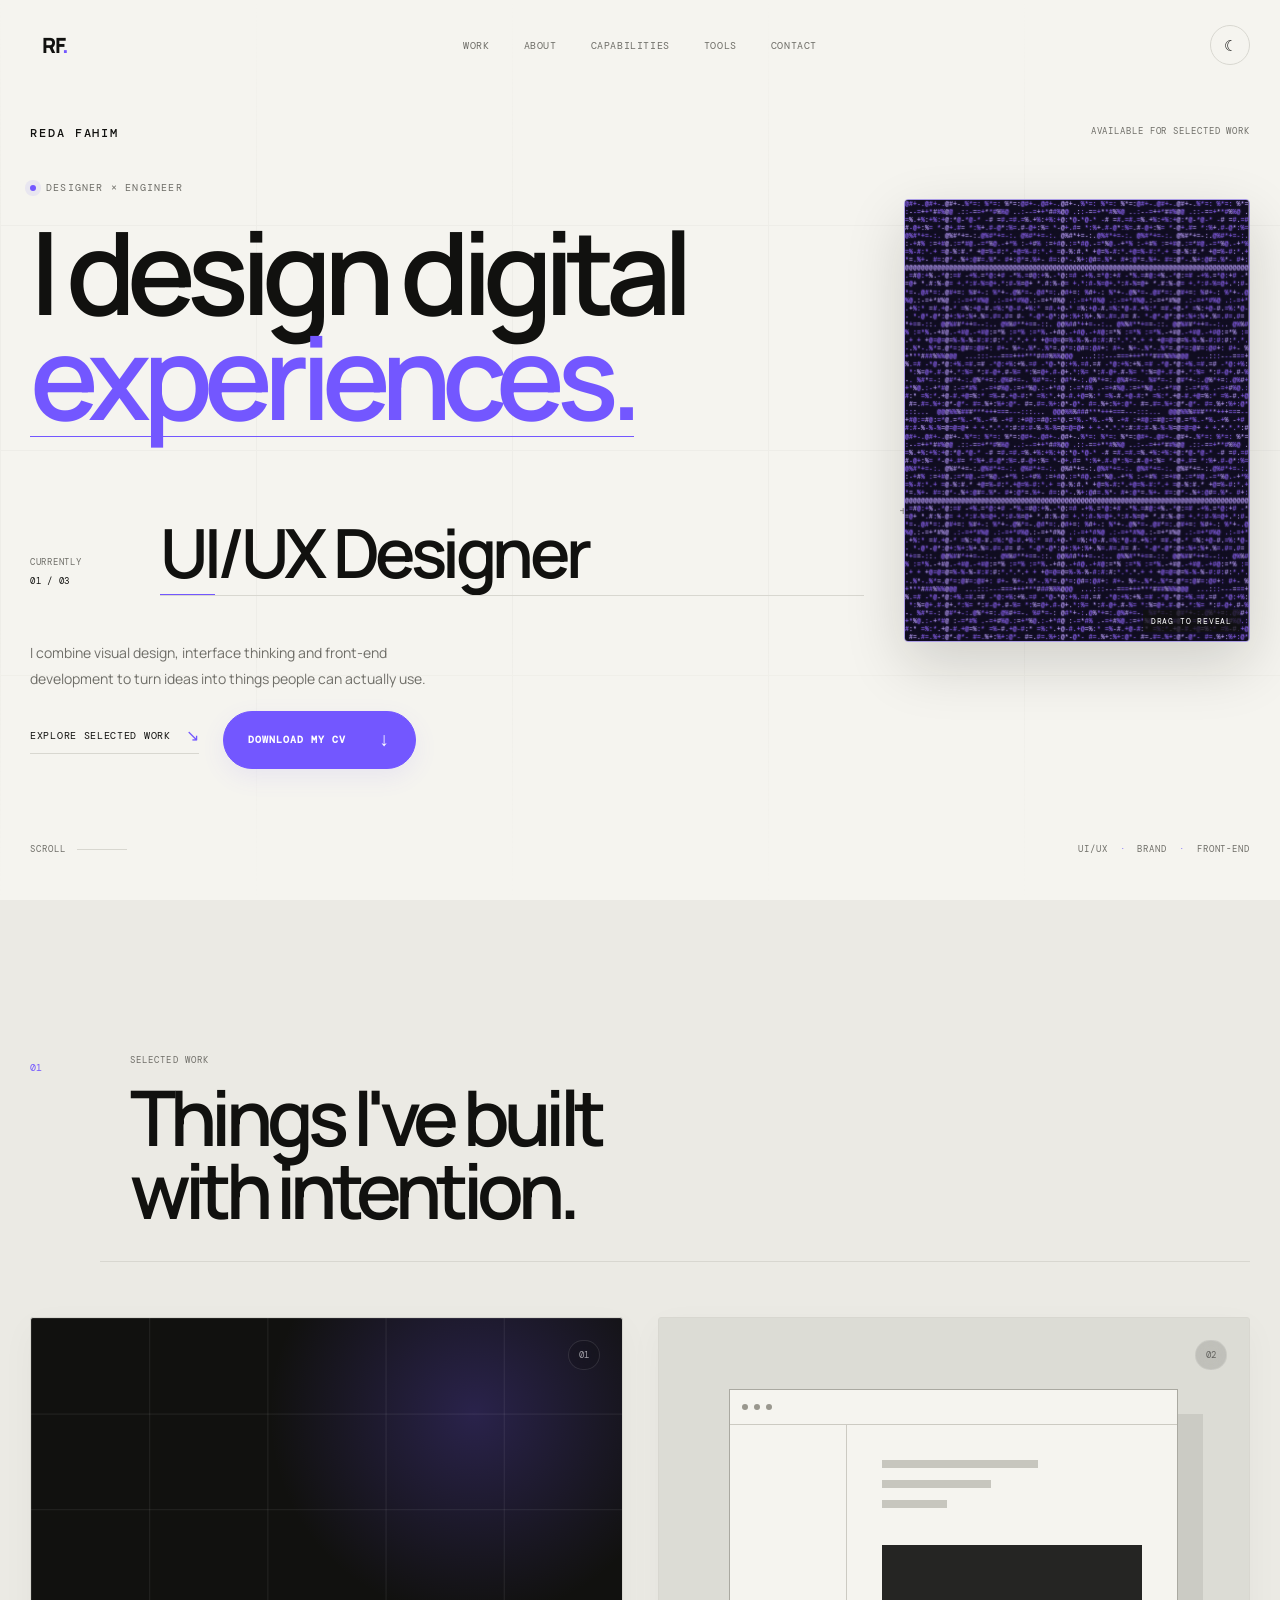
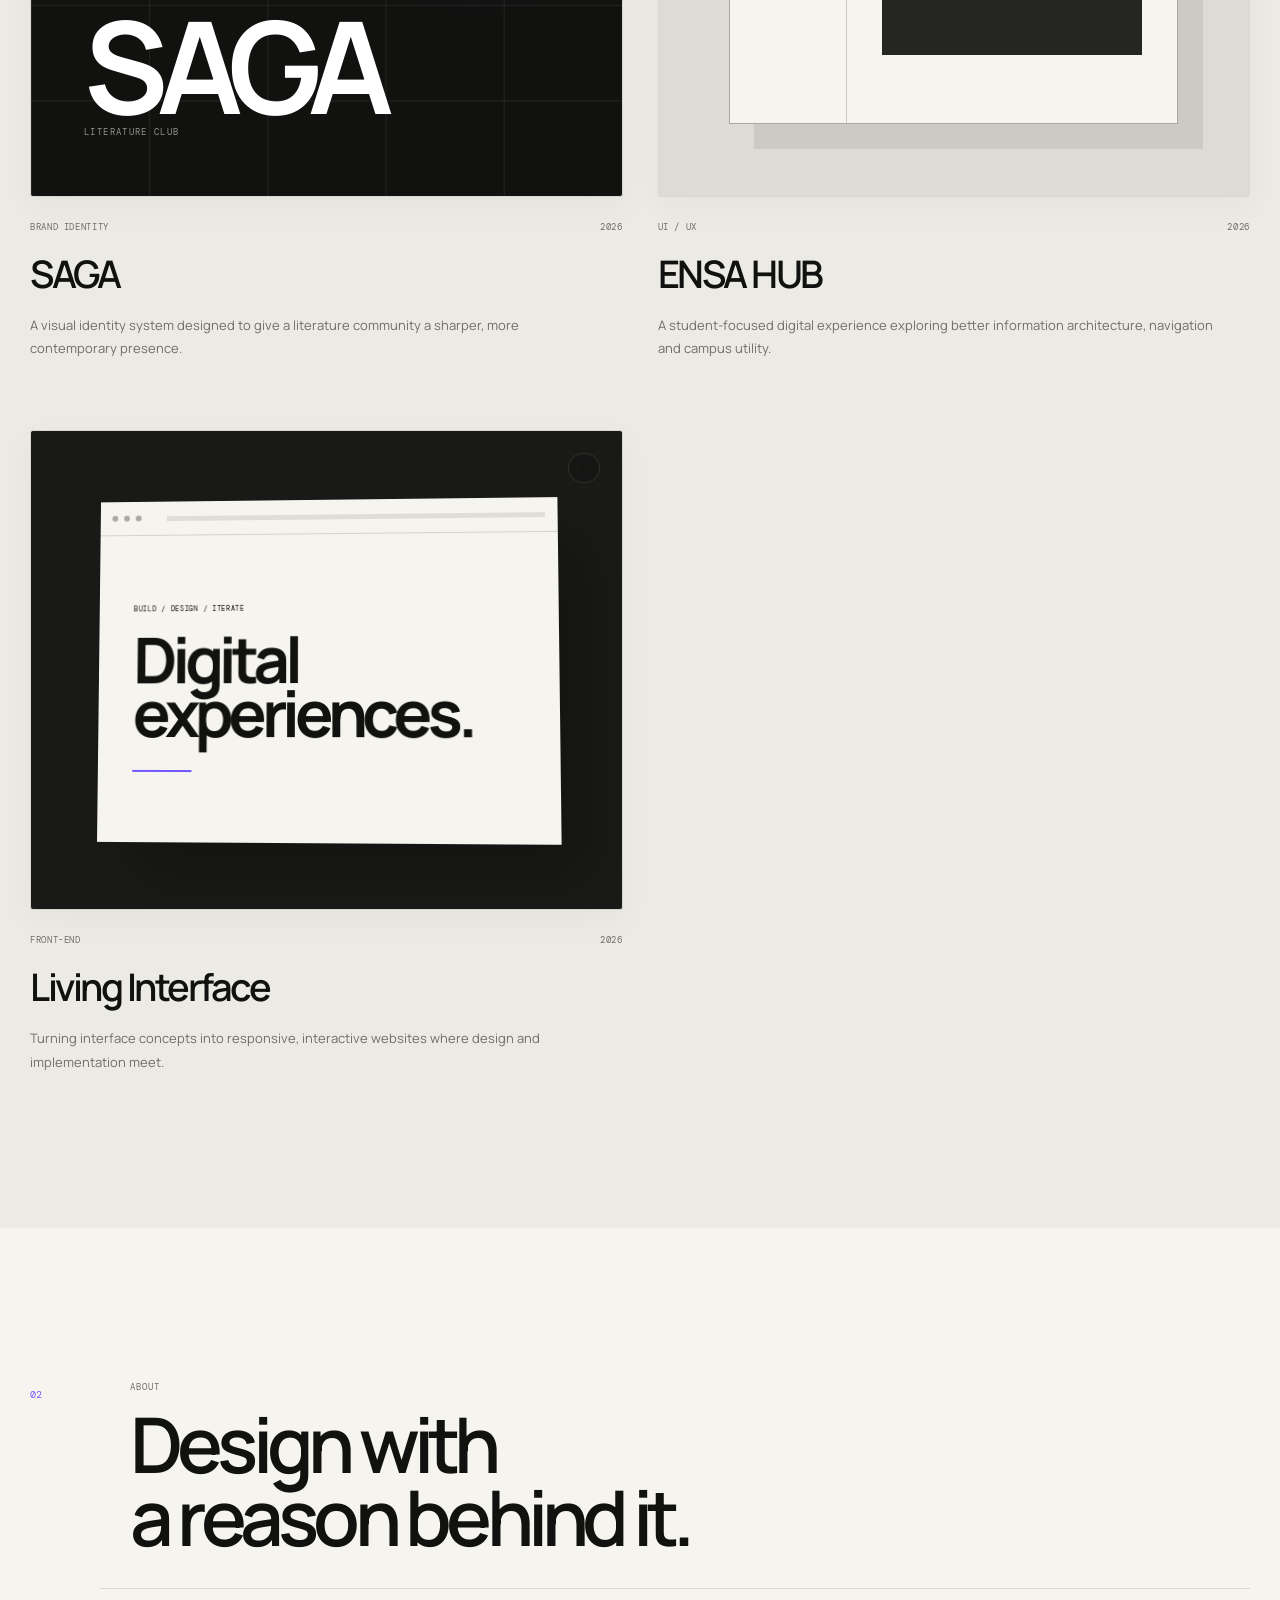
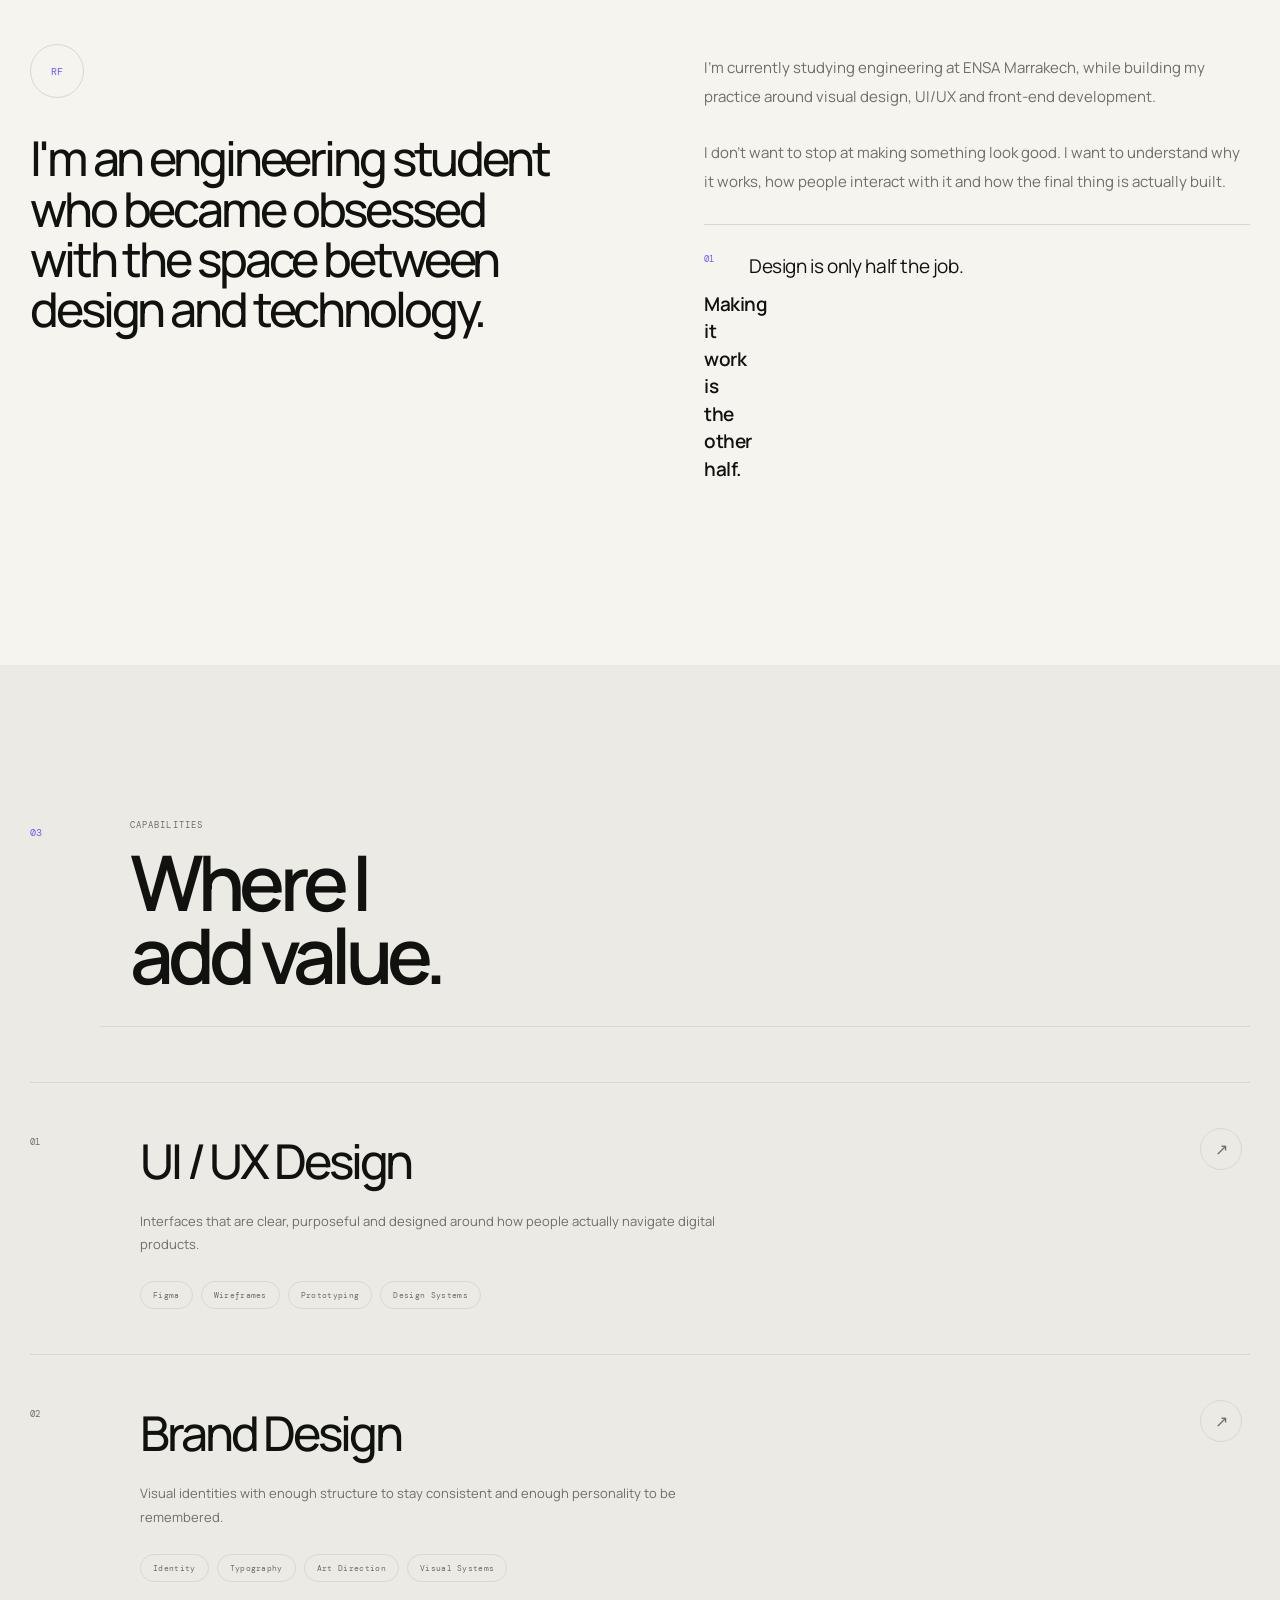
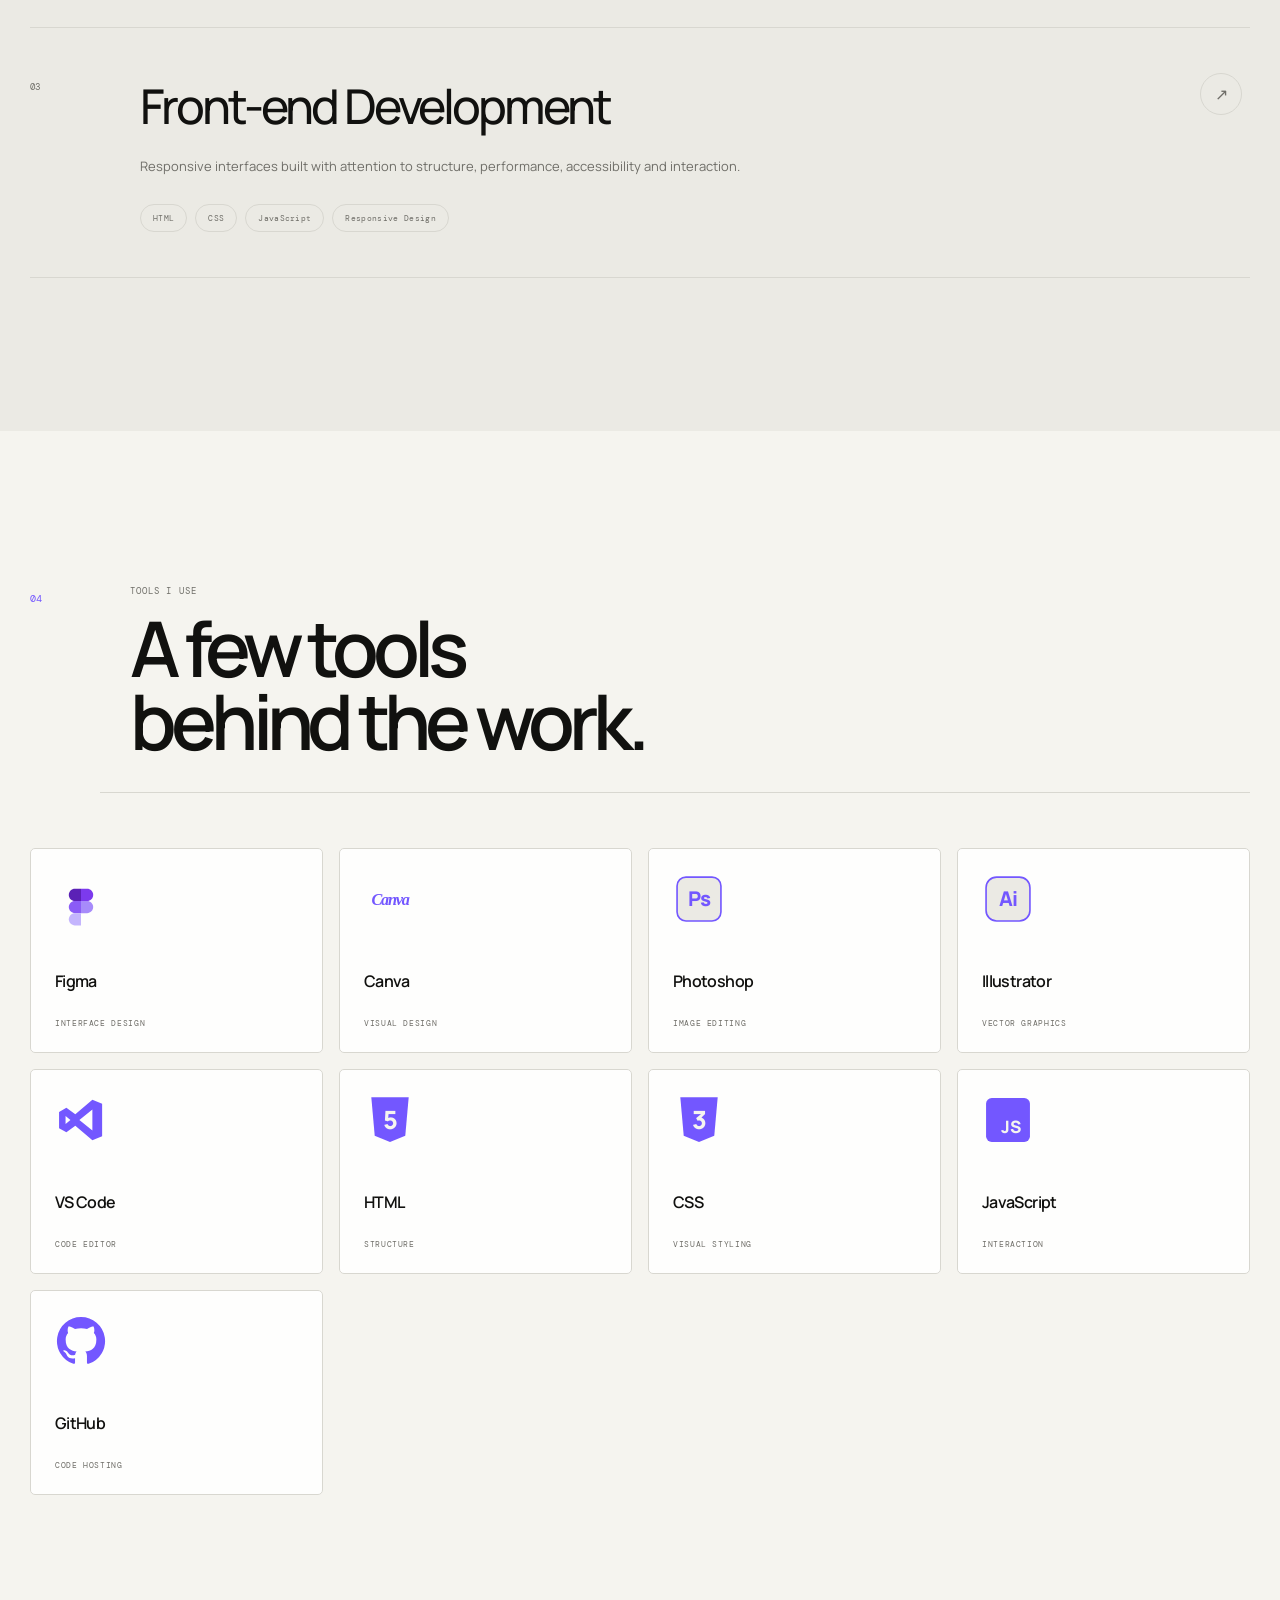
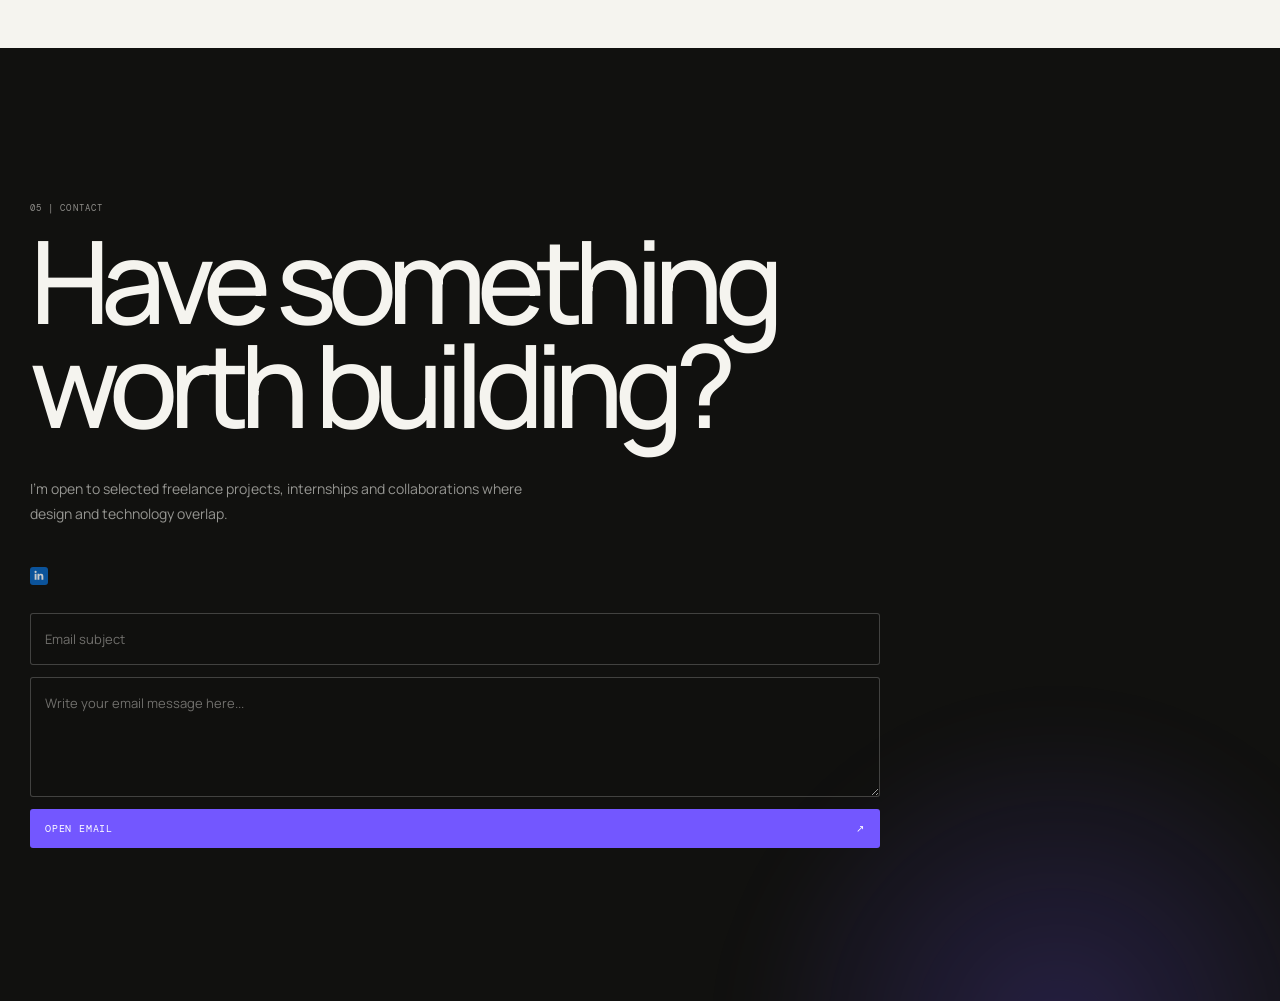
==== index.html @ dca62fc4 "Add files via upload" ====
<!DOCTYPE html>
<html lang="en">
<head>
  <meta charset="UTF-8" />
  <meta
    name="viewport"
    content="width=device-width, initial-scale=1.0"
  />

  <meta
    name="description"
    content="Reda Fahim | UI/UX Designer, Brand Designer and Front-End Web Developer. Portfolio of digital products, identities and web experiences."
  />

  <meta name="theme-color" content="#f5f4ef" />
  <meta property="og:type" content="website" />
  <meta property="og:title" content="Reda Fahim | Designer & Developer" />
  <meta
    property="og:description"
    content="UI/UX Designer, Brand Designer and Front-End Web Developer creating thoughtful digital experiences."
  />
  <meta name="twitter:card" content="summary" />
  <meta name="twitter:title" content="Reda Fahim | Designer & Developer" />
  <meta
    name="twitter:description"
    content="UI/UX Designer, Brand Designer and Front-End Web Developer creating thoughtful digital experiences."
  />

  <title>Reda Fahim | Designer & Developer</title>
  <link rel="icon" type="image/svg+xml" href="./favicon.svg" />

  <link rel="preconnect" href="https://fonts.googleapis.com" />
  <link rel="preconnect" href="https://fonts.gstatic.com" crossorigin />

  <link
    href="https://fonts.googleapis.com/css2?family=DM+Mono:wght@400;500&family=Manrope:wght@400;500;600;700;800&display=swap"
    rel="stylesheet"
  />

  <link rel="stylesheet" href="./style.css" />

  <noscript>
    <style>
      .loader { display: none; }
      body.is-loading { overflow: auto; }
      .reveal-hero { animation-play-state: running; }
      .reveal { opacity: 1; transform: none; filter: none; }
    </style>
  </noscript>
</head>

<body class="is-loading">

  <script>
    /* Apply saved theme before first paint to avoid a flash */
    try {
      var savedTheme = localStorage.getItem("reda-portfolio-theme");
      if (savedTheme === "dark" || (savedTheme !== "light" && matchMedia("(prefers-color-scheme: dark)").matches)) {
        document.body.classList.add("dark-mode");
      }
    } catch (error) {}
  </script>

  <!-- =========================
       LOADER
  ========================== -->

  <div class="loader" id="loader" role="status" aria-label="Loading">
    <div class="loader__inner">
      <span class="loader__mark" aria-hidden="true">RF<span>.</span></span>
      <div class="loader__bar" aria-hidden="true"><span></span></div>
      <div class="loader__meta" aria-hidden="true">
        <span>Designer × Engineer</span>
        <span><span id="loader-count">000</span>%</span>
      </div>
    </div>
  </div>

  <!-- =========================
       SCROLL PROGRESS
  ========================== -->

  <div class="scroll-progress" aria-hidden="true">
    <span></span>
  </div>

  <div class="custom-cursor" aria-hidden="true">
    <span class="custom-cursor__mark">RF</span>
  </div>

  <!-- =========================
       NAVIGATION
  ========================== -->

  <header class="site-header">
    <nav class="nav" aria-label="Main navigation">

      <a href="#home" class="nav__logo" aria-label="Reda Fahim home">
        RF<span>.</span>
      </a>

      <div class="nav__links">
        <a href="#work" data-nav="work">Work</a>
        <a href="#about" data-nav="about">About</a>
        <a href="#capabilities" data-nav="capabilities">Capabilities</a>
        <a href="#tools" data-nav="tools">Tools</a>
        <a href="#contact" data-nav="contact">Contact</a>
      </div>

      <div class="nav__actions">

        <button
          class="theme-toggle"
          type="button"
          aria-label="Switch theme"
          aria-pressed="false"
        >
          <span class="theme-toggle__icon">☾</span>
        </button>

        <button
          class="menu-toggle"
          type="button"
          aria-label="Open menu"
          aria-expanded="false"
          aria-controls="mobile-menu"
        >
          <span></span>
          <span></span>
        </button>

      </div>

    </nav>
  </header>

  <!-- =========================
       MOBILE MENU
  ========================== -->

  <div
    class="mobile-menu"
    id="mobile-menu"
    role="dialog"
    aria-modal="true"
    aria-labelledby="mobile-menu-title"
    aria-hidden="true"
  >

    <div class="mobile-menu__top">
      <span id="mobile-menu-title">Navigation</span>

      <button
        class="mobile-menu__close"
        type="button"
        aria-label="Close menu"
      >
        ×
      </button>
    </div>

    <div class="mobile-menu__links">
      <a href="#home">Home <span>01</span></a>
      <a href="#work">Work <span>02</span></a>
      <a href="#about">About <span>03</span></a>
      <a href="#capabilities">Capabilities <span>04</span></a>
      <a href="#tools">Tools <span>05</span></a>
      <a href="#contact">Contact <span>06</span></a>
    </div>

    <div class="mobile-menu__footer">
      <span>Marrakech, Morocco</span>
      <span>2026</span>
    </div>

  </div>

  <main>

    <!-- =========================
         HERO
    ========================== -->

    <section class="hero" id="home">

      <div class="hero__grid" aria-hidden="true"></div>

      <div class="hero__graphic" aria-hidden="true">
        <div class="hero__graphic-orbit hero__graphic-orbit--outer">
          <span></span>
        </div>
        <div class="hero__graphic-orbit hero__graphic-orbit--inner">
          <span></span>
        </div>
        <span class="hero__graphic-core"></span>
        <span class="hero__graphic-cross hero__graphic-cross--top">+</span>
        <span class="hero__graphic-cross hero__graphic-cross--bottom">+</span>
        <div class="hero__graphic-caption">
          <span>DESIGN / SYSTEMS</span>
        </div>
      </div>

      <div class="hero__topline reveal-hero">
        <span>REDA FAHIM</span>
        <span>Available for selected work</span>
      </div>

      <div class="hero__content">

        <figure class="hero__portrait reveal-hero" aria-label="Portrait with an interactive code effect">
          <img
            class="hero__portrait-image"
            src="https://i.ibb.co/3Y8XSMrH/div-class-keydiv.png"
            alt="div class keydiv"
            draggable="false"
            decoding="async"
            fetchpriority="high"
          />
          <canvas class="hero__portrait-effect" aria-hidden="true"></canvas>
          <figcaption>DRAG TO REVEAL</figcaption>
        </figure>

        <div class="hero__eyebrow reveal-hero">
          <span class="status-dot"></span>
          Designer × Engineer
        </div>

        <h1 class="hero__title reveal-hero">
          I design digital
          <span class="hero__title-accent">experiences.</span>
        </h1>

        <!-- ROTATING ROLE -->
        <div class="hero__role reveal-hero">

          <div class="hero__role-meta">
            <span class="hero__role-label">Currently</span>
            <span class="hero__role-index">
              <span id="role-index">01</span> / 03
            </span>
          </div>

          <div
            class="role-window"
            aria-live="polite"
            aria-atomic="true"
          >
            <span id="role">UI/UX Designer</span>
          </div>

        </div>

        <div class="hero__bottom reveal-hero">

          <div class="hero__intro-actions">
            <p>
              I combine visual design, interface thinking and front-end
              development to turn ideas into things people can actually use.
            </p>

            <div class="hero__cta-row">
              <a href="#work" class="text-link">
                <span>Explore selected work</span>
                <span class="text-link__arrow">↘</span>
              </a>

              <a
                href="./CV_Reda_Fahim-1.pdf"
                class="cv-button"
                download="Reda-Fahim-CV.pdf"
              >
                <span>Download my CV</span>
                <span aria-hidden="true">↓</span>
              </a>
            </div>
          </div>

        </div>

      </div>

      <div class="hero__meta reveal-hero">
        <span>UI/UX</span>
        <span>Brand</span>
        <span>Front-end</span>
      </div>

      <div class="hero__scroll">
        <span>Scroll</span>
        <span class="hero__scroll-line"></span>
      </div>

    </section>


    <!-- =========================
         SELECTED WORK
    ========================== -->

    <section class="section work-section" id="work">

      <div class="section-inner">

        <div class="section-heading reveal">
          <div class="section-heading__number">01</div>

          <div>
            <p class="section-label">Selected work</p>
            <h2>Things I've built<br />with intention.</h2>
          </div>

          <span class="section-heading__line"></span>
        </div>


        <div class="projects">

          <!-- PROJECT 01 -->

          <article class="project reveal">

            <div class="project__card">

              <div class="project__visual project__visual--saga">
                <div class="project__visual-grid"></div>

                <div class="saga-mark">
                  <span>SAGA</span>
                  <small>LITERATURE CLUB</small>
                </div>

                <span class="project__visual-number">01</span>
              </div>

              <div class="project__content">

                <div class="project__meta">
                  <span>Brand Identity</span>
                  <span>2026</span>
                </div>

                <div class="project__title-row">
                  <h3>SAGA</h3>

                </div>

                <p>
                  A visual identity system designed to give a literature
                  community a sharper, more contemporary presence.
                </p>

              </div>

            </div>

          </article>


          <!-- PROJECT 02 -->

          <article class="project reveal">

            <div class="project__card">

              <div class="project__visual project__visual--hub">

                <div class="hub-window">
                  <div class="hub-window__top">
                    <span></span>
                    <span></span>
                    <span></span>
                  </div>

                  <div class="hub-window__body">
                    <div class="hub-sidebar"></div>

                    <div class="hub-content">
                      <span></span>
                      <span></span>
                      <span></span>
                      <div></div>
                    </div>
                  </div>
                </div>

                <span class="project__visual-number">02</span>

              </div>

              <div class="project__content">

                <div class="project__meta">
                  <span>UI / UX</span>
                  <span>2026</span>
                </div>

                <div class="project__title-row">
                  <h3>ENSA HUB</h3>

                </div>

                <p>
                  A student-focused digital experience exploring better
                  information architecture, navigation and campus utility.
                </p>

              </div>

            </div>

          </article>


          <!-- PROJECT 03 -->

          <article class="project reveal">

            <div class="project__card">

              <div class="project__visual project__visual--web">

                <div class="web-browser">

                  <div class="web-browser__bar">
                    <span></span>
                    <span></span>
                    <span></span>

                    <div></div>
                  </div>

                  <div class="web-browser__hero">
                    <small>BUILD / DESIGN / ITERATE</small>
                    <strong>Digital<br />experiences.</strong>

                    <span></span>
                  </div>

                </div>

                <span class="project__visual-number">03</span>

              </div>

              <div class="project__content">

                <div class="project__meta">
                  <span>Front-end</span>
                  <span>2026</span>
                </div>

                <div class="project__title-row">
                  <h3>Living Interface</h3>

                </div>

                <p>
                  Turning interface concepts into responsive, interactive
                  websites where design and implementation meet.
                </p>

              </div>

            </div>

          </article>

        </div>

      </div>

    </section>


    <!-- =========================
         ABOUT
    ========================== -->

    <section class="section about-section" id="about">

      <div class="section-inner">

        <div class="section-heading reveal">

          <div class="section-heading__number">02</div>

          <div>
            <p class="section-label">About</p>
            <h2>Design with<br />a reason behind it.</h2>
          </div>

          <span class="section-heading__line"></span>

        </div>


        <div class="about-grid">

          <div class="about-intro reveal">

            <span class="about-intro__mark">RF</span>

            <h3>
              I'm an engineering student who became obsessed with the space
              between design and technology.
            </h3>

          </div>


          <div class="about-copy reveal">

            <p>
              I'm currently studying engineering at ENSA Marrakech, while
              building my practice around visual design, UI/UX and front-end
              development.
            </p>

            <p>
              I don't want to stop at making something look good. I want to
              understand why it works, how people interact with it and how
              the final thing is actually built.
            </p>

            <p class="about-highlight">
              <span>01</span>
              Design is only half the job.
              <strong>Making it work is the other half.</strong>
            </p>

          </div>

        </div>

      </div>

    </section>


    <!-- =========================
         CAPABILITIES
    ========================== -->

    <section class="section capabilities-section" id="capabilities">

      <div class="section-inner">

        <div class="section-heading reveal">

          <div class="section-heading__number">03</div>

          <div>
            <p class="section-label">Capabilities</p>
            <h2>Where I<br />add value.</h2>
          </div>

          <span class="section-heading__line"></span>

        </div>


        <div class="capabilities">

          <article class="capability reveal">

            <div class="capability__number">01</div>

            <div class="capability__main">
              <h3>UI / UX Design</h3>

              <p>
                Interfaces that are clear, purposeful and designed around
                how people actually navigate digital products.
              </p>

              <div class="capability__tags">
                <span>Figma</span>
                <span>Wireframes</span>
                <span>Prototyping</span>
                <span>Design Systems</span>
              </div>
            </div>

            <span class="capability__arrow">↗</span>

          </article>


          <article class="capability reveal">

            <div class="capability__number">02</div>

            <div class="capability__main">
              <h3>Brand Design</h3>

              <p>
                Visual identities with enough structure to stay consistent
                and enough personality to be remembered.
              </p>

              <div class="capability__tags">
                <span>Identity</span>
                <span>Typography</span>
                <span>Art Direction</span>
                <span>Visual Systems</span>
              </div>
            </div>

            <span class="capability__arrow">↗</span>

          </article>


          <article class="capability reveal">

            <div class="capability__number">03</div>

            <div class="capability__main">
              <h3>Front-end Development</h3>

              <p>
                Responsive interfaces built with attention to structure,
                performance, accessibility and interaction.
              </p>

              <div class="capability__tags">
                <span>HTML</span>
                <span>CSS</span>
                <span>JavaScript</span>
                <span>Responsive Design</span>
              </div>
            </div>

            <span class="capability__arrow">↗</span>

          </article>

        </div>

      </div>

    </section>


    <!-- =========================
         TOOLS
    ========================== -->

    <section class="section tools-section" id="tools">

      <div class="section-inner">

        <div class="section-heading reveal">
          <div class="section-heading__number">04</div>

          <div>
            <p class="section-label">Tools I use</p>
            <h2>A few tools<br />behind the work.</h2>
          </div>

          <span class="section-heading__line"></span>
        </div>

        <div class="tools-grid">

          <article class="tool-card reveal" data-magnetic>
            <div class="tool-card__surface">
              <span class="tool-card__icon tool-card__icon--figma" aria-hidden="true">
                <svg viewBox="3 -4 58 72" focusable="false">
                  <path fill="#5B21B6" d="M22 5c-5.523 0-10 4.477-10 10s4.477 10 10 10h10V5H22Z" />
                  <path fill="#7C3AED" d="M32 5v20h10c5.523 0 10-4.477 10-10S47.523 5 42 5H32Z" />
                  <path fill="#8B5CF6" d="M12 35c0 5.523 4.477 10 10 10h10V25H22c-5.523 0-10 4.477-10 10Z" />
                  <path fill="#A78BFA" d="M32 25v20h10c5.523 0 10-4.477 10-10s-4.477-10-10-10H32Z" />
                  <path fill="#C4B5FD" d="M22 45c-5.523 0-10 4.477-10 10s4.477 10 10 10h10V45H22Z" />
                </svg>
              </span>
              <span class="tool-card__name">Figma</span>
              <span class="tool-card__type">Interface design</span>
            </div>
          </article>

          <article class="tool-card reveal" data-magnetic>
            <div class="tool-card__surface">
              <span class="tool-card__icon tool-card__icon--canva" aria-hidden="true">
                <svg viewBox="0 0 64 64" focusable="false">
                  <text class="tool-logo-canva" x="32" y="39" text-anchor="middle">Canva</text>
                </svg>
              </span>
              <span class="tool-card__name">Canva</span>
              <span class="tool-card__type">Visual design</span>
            </div>
          </article>

          <article class="tool-card reveal" data-magnetic>
            <div class="tool-card__surface">
              <span class="tool-card__icon tool-card__icon--photoshop" aria-hidden="true">
                <svg viewBox="0 0 64 64" focusable="false">
                  <rect x="5" y="5" width="54" height="54" rx="11" />
                  <text x="32" y="40" text-anchor="middle">Ps</text>
                </svg>
              </span>
              <span class="tool-card__name">Photoshop</span>
              <span class="tool-card__type">Image editing</span>
            </div>
          </article>

          <article class="tool-card reveal" data-magnetic>
            <div class="tool-card__surface">
              <span class="tool-card__icon tool-card__icon--illustrator" aria-hidden="true">
                <svg viewBox="0 0 64 64" focusable="false">
                  <rect x="5" y="5" width="54" height="54" rx="13" />
                  <text x="32" y="40" text-anchor="middle">Ai</text>
                </svg>
              </span>
              <span class="tool-card__name">Illustrator</span>
              <span class="tool-card__type">Vector graphics</span>
            </div>
          </article>

          <article class="tool-card reveal" data-magnetic>
            <div class="tool-card__surface">
              <span class="tool-card__icon tool-card__icon--vscode" aria-hidden="true">
                <svg viewBox="0 0 64 64" focusable="false">
                  <path d="M46 7 25 25 14 17 5 22v20l9 5 11-8 21 18 12-5V12L46 7Zm0 12v26L30 32l16-13ZM13 27l6 5-6 5V27Z" />
                </svg>
              </span>
              <span class="tool-card__name">VS Code</span>
              <span class="tool-card__type">Code editor</span>
            </div>
          </article>

          <article class="tool-card reveal" data-magnetic>
            <div class="tool-card__surface">
              <span class="tool-card__icon tool-card__icon--html" aria-hidden="true">
                <svg viewBox="0 0 64 64" focusable="false">
                  <path d="M9 4h46l-4.2 47.5L32 59 13.2 51.5 9 4Z" />
                  <text x="32" y="43" text-anchor="middle">5</text>
                </svg>
              </span>
              <span class="tool-card__name">HTML</span>
              <span class="tool-card__type">Structure</span>
            </div>
          </article>

          <article class="tool-card reveal" data-magnetic>
            <div class="tool-card__surface">
              <span class="tool-card__icon tool-card__icon--css" aria-hidden="true">
                <svg viewBox="0 0 64 64" focusable="false">
                  <path d="M9 4h46l-4.2 47.5L32 59 13.2 51.5 9 4Z" />
                  <text x="32" y="43" text-anchor="middle">3</text>
                </svg>
              </span>
              <span class="tool-card__name">CSS</span>
              <span class="tool-card__type">Visual styling</span>
            </div>
          </article>

          <article class="tool-card reveal" data-magnetic>
            <div class="tool-card__surface">
              <span class="tool-card__icon tool-card__icon--javascript" aria-hidden="true">
                <svg viewBox="0 0 64 64" focusable="false">
                  <rect x="5" y="5" width="54" height="54" rx="7" />
                  <text x="48" y="48" text-anchor="end">JS</text>
                </svg>
              </span>
              <span class="tool-card__name">JavaScript</span>
              <span class="tool-card__type">Interaction</span>
            </div>
          </article>

          <article class="tool-card reveal" data-magnetic>
            <div class="tool-card__surface">
              <span class="tool-card__icon tool-card__icon--github" aria-hidden="true">
                <svg viewBox="0 0 24 24" focusable="false">
                  <path d="M12 .9a11.1 11.1 0 0 0-3.51 21.63c.56.1.76-.24.76-.54v-2.08c-3.1.67-3.76-1.32-3.76-1.32-.51-1.3-1.24-1.65-1.24-1.65-1.01-.69.08-.68.08-.68 1.12.08 1.71 1.15 1.71 1.15 1 1.71 2.62 1.22 3.26.93.1-.72.39-1.22.71-1.5-2.48-.28-5.09-1.24-5.09-5.53 0-1.22.44-2.22 1.15-3-.12-.28-.5-1.42.11-2.96 0 0 .94-.3 3.05 1.14a10.58 10.58 0 0 1 5.55 0c2.11-1.44 3.05-1.14 3.05-1.14.61 1.54.23 2.68.11 2.96.72.78 1.15 1.78 1.15 3 0 4.3-2.61 5.25-5.1 5.52.4.35.76 1.03.76 2.08v3.08c0 .3.2.65.77.54A11.1 11.1 0 0 0 12 .9Z" />
                </svg>
              </span>
              <span class="tool-card__name">GitHub</span>
              <span class="tool-card__type">Code hosting</span>
            </div>
          </article>

        </div>

      </div>

    </section>


    <!-- =========================
         CONTACT
    ========================== -->

    <section class="section contact-section" id="contact">

      <div class="contact-section__orb" aria-hidden="true"></div>

      <div class="section-inner">

        <div class="contact-content reveal">

          <p class="section-label">05 | Contact</p>

          <h2>
            Have something<br />
            worth building?
          </h2>

          <p class="contact-description">
            I'm open to selected freelance projects, internships and
            collaborations where design and technology overlap.
          </p>


          <div class="contact-links">
            <a
              class="contact-linkedin"
              href="https://www.linkedin.com/in/redafahim/"
              target="_blank"
              rel="noopener noreferrer"
              aria-label="Reda Fahim on LinkedIn"
            >
              <svg viewBox="0 0 24 24" aria-hidden="true" focusable="false">
                <rect width="24" height="24" rx="4" fill="#0A66C2" />
                <path fill="#fff" d="M6.2 9.1h2.5v8H6.2zm1.25-1.1a1.45 1.45 0 1 1 0-2.9 1.45 1.45 0 0 1 0 2.9zM10 9.1h2.4v1.1h.04c.34-.64 1.14-1.32 2.35-1.32 2.52 0 2.99 1.66 2.99 3.82v4.4h-2.5v-3.9c0-.93-.02-2.12-1.3-2.12-1.3 0-1.5 1.01-1.5 2.05v3.97H10z" />
              </svg>
            </a>
          </div>

          <form
            class="footer-message-form"
            id="footer-message-form"
            aria-label="Send an email message"
          >
            <input
              id="footer-subject"
              name="subject"
              type="text"
              aria-label="Email subject"
              placeholder="Email subject"
              required
            />
            <textarea
              id="footer-message"
              name="message"
              rows="4"
              aria-label="Email message"
              placeholder="Write your email message here..."
              required
            ></textarea>
            <button type="submit">
              <span>Open email</span>
              <span aria-hidden="true">↗</span>
            </button>
          </form>

        </div>

      </div>

    </section>

  </main>



  <script src="./main.js"></script>

</body>
</html>
---- style.css ----
/* =========================================================
   REDA FAHIM | PORTFOLIO
   Editorial / Digital / Engineering
========================================================= */


/* =========================================================
   TOKENS
========================================================= */

:root {
  --background: #f5f4ef;
  --surface: #ffffff;
  --surface-alt: #ebeae4;

  --text: #11110f;
  --muted: #6f6e68;
  --subtle: #9a9992;

  --border: #d8d7d0;
  --border-strong: #bdbcb4;

  --accent: #7357ff;
  --accent-soft: rgba(115, 87, 255, 0.09);

  --max-width: 1240px;

  --ease: cubic-bezier(0.16, 1, 0.3, 1);

  --section-padding: clamp(100px, 12vw, 170px);
}


/* =========================================================
   DARK MODE
========================================================= */

body.dark-mode {
  --background: #11110f;
  --surface: #191917;
  --surface-alt: #1c1c19;

  --text: #f3f2ed;
  --muted: #a4a39c;
  --subtle: #77766f;

  --border: #30302c;
  --border-strong: #484740;

  --accent: #947fff;
  --accent-soft: rgba(148, 127, 255, 0.1);

}


/* =========================================================
   RESET
========================================================= */

*,
*::before,
*::after {
  box-sizing: border-box;
}

html {
  scroll-behavior: smooth;
  scroll-padding-top: 100px;
}

body {
  margin: 0;

  background: var(--background);
  color: var(--text);

  font-family: "Manrope", sans-serif;

  overflow-x: hidden;

  transition:
    background-color 0.5s ease,
    color 0.5s ease;
}

body.menu-open {
  overflow: hidden;
}

a {
  color: inherit;
  text-decoration: none;
}

button {
  font: inherit;
}

img {
  display: block;
  max-width: 100%;
}

::selection {
  background: var(--accent);
  color: white;
}


/* =========================================================
   SCROLL PROGRESS
========================================================= */

.scroll-progress {
  position: fixed;
  z-index: 1000;

  top: 0;
  left: 0;

  width: 100%;
  height: 2px;

  background: transparent;

  pointer-events: none;
}

.scroll-progress span {
  display: block;

  width: 0;
  height: 100%;

  background: var(--accent);

  transform-origin: left;
}


/* =========================================================
   CUSTOM CURSOR
========================================================= */

.custom-cursor {
  --cursor-x: -100px;
  --cursor-y: -100px;
  --cursor-angle: 0deg;
  --cursor-speed: 0;

  position: fixed;
  top: 0;
  left: 0;
  z-index: 1100;

  width: 42px;
  height: 42px;

  display: grid;
  place-items: center;

  border: 1px solid var(--accent);
  border-radius: 50%;
  background: color-mix(in srgb, var(--background) 75%, transparent);
  color: var(--accent);

  pointer-events: none;
  opacity: 0;
  transform: translate3d(var(--cursor-x), var(--cursor-y), 0) translate(-50%, -50%);
  transition:
    width 0.35s var(--ease),
    height 0.35s var(--ease),
    opacity 0.2s ease,
    background-color 0.35s ease,
    color 0.35s ease;
  backdrop-filter: blur(6px);
}

.custom-cursor::before,
.custom-cursor::after {
  content: "";
  position: absolute;
  top: 50%;
  left: 50%;
  pointer-events: none;
}

.custom-cursor::before {
  width: 5px;
  height: 5px;
  border-radius: 50%;
  background: var(--accent);
  transform: translate(-50%, -50%) rotate(var(--cursor-angle)) translateX(28px);
  transition: background-color 0.35s ease;
}

.custom-cursor::after {
  width: 20px;
  height: 1px;
  background: linear-gradient(90deg, transparent, var(--accent));
  opacity: var(--cursor-speed);
  transform: translate(-50%, -50%) rotate(var(--cursor-angle)) translateX(-24px);
  transform-origin: center;
}

.custom-cursor__mark {
  font-family: "DM Mono", monospace;
  font-size: 9px;
  font-weight: 500;
  letter-spacing: -0.04em;
}

.custom-cursor.is-visible {
  opacity: 1;
}

.custom-cursor.is-interactive {
  width: 58px;
  height: 58px;

  background: var(--accent);
  color: #fff;
}

.custom-cursor-enabled,
.custom-cursor-enabled a,
.custom-cursor-enabled button {
  cursor: none;
}

/* =========================================================
   HEADER
========================================================= */

.site-header {
  position: fixed;

  top: 0;
  left: 0;

  z-index: 900;

  width: 100%;

  pointer-events: none;
}

.nav {
  width: min(var(--max-width), calc(100% - 60px));
  height: 90px;

  margin: 0 auto;

  display: grid;
  grid-template-columns: 1fr auto 1fr;
  align-items: center;

  pointer-events: auto;

  transition:
    height 0.45s var(--ease);
}

.site-header.scrolled .nav {
  height: 72px;
}

.nav::before {
  content: "";

  position: absolute;

  top: 12px;
  left: 50%;

  width: min(var(--max-width), calc(100% - 30px));
  height: 0;

  transform: translateX(-50%);

  background: color-mix(
    in srgb,
    var(--background) 82%,
    transparent
  );

  border: 1px solid transparent;
  border-radius: 100px;

  backdrop-filter: blur(18px);

  opacity: 0;

  transition:
    height 0.45s var(--ease),
    opacity 0.45s ease,
    border-color 0.45s ease;
}

.site-header.scrolled .nav::before {
  height: 60px;
  opacity: 1;

  border-color: var(--border);
}

.nav > * {
  position: relative;
  z-index: 1;
}

.nav__logo {
  justify-self: start;
  padding: 10px 12px;

  font-size: 21px;
  font-weight: 800;

  letter-spacing: -0.07em;

  transition:
    transform 0.4s var(--ease),
    color 0.3s ease;
}

.nav__logo span {
  color: var(--accent);
}

.nav__logo:hover {
  transform: translateY(-2px);
}

.nav__links {
  display: flex;
  align-items: center;
  gap: 34px;
}

.nav__links a {
  position: relative;

  color: var(--muted);

  font-family: "DM Mono", monospace;
  font-size: 10px;

  letter-spacing: 0.06em;
  text-transform: uppercase;

  transition: color 0.3s ease;
}

.nav__links a::after {
  content: "";

  position: absolute;

  left: 0;
  bottom: -8px;

  width: 0;
  height: 1px;

  background: var(--accent);

  transition: width 0.45s var(--ease);
}

.nav__links a:hover,
.nav__links a.active {
  color: var(--text);
}

.nav__links a:hover::after,
.nav__links a.active::after {
  width: 100%;
}

.nav__actions {
  justify-self: end;

  display: flex;
  align-items: center;
  gap: 10px;
}

.theme-toggle,
.menu-toggle {
  border: 0;

  background: transparent;

  color: var(--text);

  cursor: pointer;
}

.theme-toggle {
  width: 40px;
  height: 40px;

  display: grid;
  place-items: center;

  border: 1px solid var(--border);
  border-radius: 50%;

  transition:
    transform 0.5s var(--ease),
    background-color 0.3s ease,
    border-color 0.3s ease;
}

.theme-toggle:hover {
  transform: rotate(18deg);

  background: var(--text);
  color: var(--background);

  border-color: var(--text);
}

.theme-toggle__icon {
  font-size: 15px;
}

.menu-toggle {
  display: none;

  width: 44px;
  height: 44px;

  position: relative;
}

.menu-toggle span {
  position: absolute;

  left: 9px;

  width: 25px;
  height: 1px;

  background: var(--text);

  transition:
    transform 0.45s var(--ease),
    top 0.45s var(--ease);
}

.menu-toggle span:first-child {
  top: 17px;
}

.menu-toggle span:last-child {
  top: 26px;
}


/* =========================================================
   MOBILE MENU
========================================================= */

.mobile-menu {
  position: fixed;

  inset: 0;

  z-index: 950;

  display: flex;
  flex-direction: column;

  padding: 28px 25px;

  background: var(--background);

  visibility: hidden;
  opacity: 0;

  transform: translateY(-15px);

  transition:
    opacity 0.5s ease,
    transform 0.6s var(--ease),
    visibility 0.5s;
}

.mobile-menu.open {
  visibility: visible;
  opacity: 1;

  transform: translateY(0);
}

.mobile-menu__top,
.mobile-menu__footer {
  display: flex;
  justify-content: space-between;

  font-family: "DM Mono", monospace;
  font-size: 10px;

  letter-spacing: 0.08em;
  text-transform: uppercase;

  color: var(--muted);
}

.mobile-menu__close {
  border: 0;

  background: transparent;

  color: var(--text);

  font-size: 35px;
  line-height: 1;

  cursor: pointer;
}

.mobile-menu__links {
  flex: 1;

  display: flex;
  flex-direction: column;
  justify-content: center;

  gap: 12px;
}

.mobile-menu__links a {
  display: flex;
  align-items: baseline;
  justify-content: space-between;

  padding: 8px 0;

  font-size: clamp(42px, 10vw, 72px);
  font-weight: 600;

  letter-spacing: -0.06em;

  border-bottom: 1px solid var(--border);

  transform: translateY(25px);
  opacity: 0;

  transition:
    opacity 0.6s var(--ease),
    transform 0.6s var(--ease);
}

.mobile-menu.open .mobile-menu__links a {
  transform: translateY(0);
  opacity: 1;
}

.mobile-menu.open .mobile-menu__links a:nth-child(1) {
  transition-delay: 0.05s;
}

.mobile-menu.open .mobile-menu__links a:nth-child(2) {
  transition-delay: 0.1s;
}

.mobile-menu.open .mobile-menu__links a:nth-child(3) {
  transition-delay: 0.15s;
}

.mobile-menu.open .mobile-menu__links a:nth-child(4) {
  transition-delay: 0.2s;
}

.mobile-menu.open .mobile-menu__links a:nth-child(5) {
  transition-delay: 0.25s;
}

.mobile-menu__links span {
  font-family: "DM Mono", monospace;
  font-size: 10px;

  color: var(--muted);

  letter-spacing: 0;
}


/* =========================================================
   HERO
========================================================= */

.hero {
  position: relative;

  min-height: 100svh;

  padding:
    150px
    30px
    100px;

  display: flex;
  flex-direction: column;
  justify-content: center;

  overflow: hidden;
}

.hero__grid {
  position: absolute;

  inset: 0;

  background-image:
    linear-gradient(
      to right,
      var(--border) 1px,
      transparent 1px
    ),
    linear-gradient(
      to bottom,
      var(--border) 1px,
      transparent 1px
    );

  background-size: 20% 100%, 100% 25%;

  opacity: 0.22;

  mask-image: linear-gradient(
    to bottom,
    transparent,
    black 25%,
    black 70%,
    transparent
  );

  pointer-events: none;
}

.hero__graphic {
  position: absolute;
  top: 31%;
  right: clamp(35px, 8vw, 125px);
  z-index: 0;

  width: clamp(150px, 20vw, 270px);
  aspect-ratio: 1;

  color: var(--accent);
  opacity: 0.62;
  pointer-events: none;
  animation: graphicFloat 8s ease-in-out infinite;
}

.hero__graphic-orbit {
  position: absolute;
  inset: 0;

  border: 1px solid color-mix(in srgb, var(--accent) 24%, transparent);
  border-radius: 50%;
}

.hero__graphic-orbit--outer {
  border-style: dashed;
  animation: orbitSpin 36s linear infinite;
}

.hero__graphic-orbit--outer span,
.hero__graphic-orbit--inner span {
  position: absolute;
  top: 50%;
  left: -4px;

  width: 8px;
  height: 8px;

  border-radius: 50%;
  background: var(--accent);
  box-shadow: 0 0 18px var(--accent-soft);
}

.hero__graphic-orbit--inner {
  inset: 18%;
  border-color: color-mix(in srgb, var(--accent) 42%, transparent);
  transform: rotate(-28deg) scaleX(0.72);
  animation: orbitSpinReverse 28s linear infinite;
}

.hero__graphic-orbit--inner span {
  top: 15%;
  left: 12%;
  width: 5px;
  height: 5px;
  background: var(--text);
}

.hero__graphic-core {
  position: absolute;
  inset: 43%;

  border: 1px solid color-mix(in srgb, var(--accent) 55%, transparent);
  border-radius: 50%;
  background: var(--accent-soft);
  box-shadow: 0 0 45px var(--accent-soft);
}

.hero__graphic-cross {
  position: absolute;
  font-family: "DM Mono", monospace;
  font-size: 14px;
  font-weight: 400;
  color: var(--muted);
}

.hero__graphic-cross--top {
  top: -9%;
  right: 18%;
}

.hero__graphic-cross--bottom {
  bottom: 6%;
  left: -9%;
}

.hero__graphic-caption {
  position: absolute;
  right: -4px;
  bottom: -35px;

  display: flex;
  gap: 14px;

  white-space: nowrap;
  font-family: "DM Mono", monospace;
  font-size: 8px;
  letter-spacing: 0.08em;
  color: var(--muted);
}

@keyframes orbitSpin {
  to { transform: rotate(360deg); }
}

@keyframes orbitSpinReverse {
  to { transform: rotate(-388deg) scaleX(0.72); }
}

@keyframes graphicFloat {
  0%,
  100% { transform: translateY(0); }
  50% { transform: translateY(-10px); }
}

.hero__topline {
  position: absolute;

  top: 125px;
  left: 30px;
  right: 30px;

  max-width: var(--max-width);

  margin: auto;

  display: flex;
  justify-content: space-between;

  font-family: "DM Mono", monospace;
  font-size: 9px;

  letter-spacing: 0.1em;
  text-transform: uppercase;

  color: var(--muted);
}

.hero__topline span:first-child {
  color: var(--text);
  font-size: 12px;
  font-weight: 500;
  letter-spacing: 0.16em;
  transition:
    color 0.3s ease,
    transform 0.4s var(--ease);
}

.hero__topline span:first-child:hover {
  color: var(--accent);
  transform: translateY(-2px);
}

.hero__content {
  position: relative;
  z-index: 1;

  width: min(var(--max-width), 100%);
  margin: auto;
}

.hero__eyebrow {
  display: flex;
  align-items: center;
  gap: 10px;

  margin-bottom: 25px;

  font-family: "DM Mono", monospace;
  font-size: 10px;

  letter-spacing: 0.12em;
  text-transform: uppercase;

  color: var(--muted);
}

.hero__portrait {
  position: absolute;
  z-index: 3;
  cursor: crosshair;
  touch-action: none;
  top: 3%;
  right: 0;
  width: clamp(270px, 27vw, 360px);
  aspect-ratio: 0.78;
  margin: 0;
  overflow: hidden;
  border: 1px solid color-mix(in srgb, var(--accent) 45%, var(--border));
  border-radius: 4px;
  background: var(--surface-alt);
  box-shadow: 0 22px 60px rgba(17, 17, 15, 0.16);
  isolation: isolate;
}

.hero__portrait-image,
.hero__portrait-effect {
  position: absolute;
  inset: 0;
  width: 100%;
  height: 100%;
  user-select: none;
}

.hero__portrait-image {
  object-fit: contain;
  object-position: center;
}

.hero__portrait-effect {
  display: block;
  pointer-events: none;
}

.hero__portrait figcaption {
  position: absolute;
  z-index: 2;
  right: 9px;
  bottom: 9px;
  padding: 6px 8px;
  background: rgba(17, 17, 15, 0.72);
  color: #fff;
  font: 8px "DM Mono", monospace;
  letter-spacing: 0.1em;
  pointer-events: none;
}

.status-dot {
  width: 6px;
  height: 6px;

  border-radius: 50%;

  background: var(--accent);

  box-shadow: 0 0 0 5px var(--accent-soft);

  animation: statusPulse 2.5s ease-in-out infinite;
}

@keyframes statusPulse {
  0%,
  100% {
    box-shadow: 0 0 0 4px var(--accent-soft);
  }

  50% {
    box-shadow: 0 0 0 8px rgba(115, 87, 255, 0.02);
  }
}

.hero__title {
  max-width: 900px;

  margin: 0;

  font-size: clamp(60px, 9vw, 132px);
  font-weight: 600;

  line-height: 0.91;

  letter-spacing: -0.075em;
}

.hero__title-accent {
  display: block;

  color: var(--accent);

  position: relative;

  width: fit-content;
}

.hero__title-accent::after {
  content: "";

  position: absolute;

  left: 0;
  bottom: -8px;

  width: 100%;
  height: 1px;

  background: currentColor;

  transform-origin: left;

  animation: accentLine 1.3s 1.2s var(--ease) both;
}

@keyframes accentLine {
  from {
    transform: scaleX(0);
  }

  to {
    transform: scaleX(1);
  }
}


/* =========================================================
   ROTATING ROLE
========================================================= */

.hero__role {
  margin-top: clamp(55px, 7vw, 90px);

  display: grid;
  grid-template-columns: 110px minmax(0, 720px);

  align-items: end;

  gap: 20px;
}

.hero__role-meta {
  padding-bottom: 8px;

  display: flex;
  flex-direction: column;

  gap: 7px;

  font-family: "DM Mono", monospace;
  font-size: 9px;

  letter-spacing: 0.08em;
  text-transform: uppercase;

  color: var(--muted);
}

.hero__role-index {
  color: var(--text);
}

.role-window {
  position: relative;

  min-height: clamp(50px, 6vw, 82px);

  overflow: hidden;

  border-bottom: 1px solid var(--border);
}

.role-window::before {
  content: "";

  position: absolute;

  left: 0;
  bottom: -1px;

  width: 55px;
  height: 2px;

  background: var(--accent);

  transition: width 0.8s var(--ease);

  z-index: 2;
}

.hero__role:hover .role-window::before {
  width: 130px;
}

#role {
  display: block;

  width: fit-content;

  font-size: clamp(38px, 5.3vw, 72px);
  font-weight: 600;

  line-height: 1;

  letter-spacing: -0.065em;

  will-change: transform, opacity, filter;

  transition:
    transform 0.7s var(--ease),
    opacity 0.5s ease,
    filter 0.7s var(--ease);
}

#role.role-out {
  opacity: 0;

  transform:
    translateY(-0.7em)
    skewY(-3deg);

  filter: blur(8px);
}

#role.role-in {
  opacity: 0;

  transform:
    translateY(0.7em)
    skewY(3deg);

  filter: blur(8px);
}


/* =========================================================
   HERO BOTTOM
========================================================= */

.hero__bottom {
  margin-top: 45px;

  display: flex;
  align-items: end;
  justify-content: space-between;
  gap: 30px;

  max-width: 900px;
}

.hero__intro-actions {
  display: flex;
  flex-direction: column;
  align-items: flex-start;
  gap: 20px;
}

.hero__cta-row {
  display: flex;
  align-items: center;
  gap: 24px;
}

.hero__bottom p {
  max-width: 430px;

  margin: 0;

  color: var(--muted);

  font-size: 14px;
  line-height: 1.8;
}

 .cv-button {
  position: relative;
  isolation: isolate;
  overflow: hidden;
  min-height: 58px;
  padding: 0 24px;
  display: inline-flex;
  align-items: center;
  justify-content: space-between;
  gap: 32px;
  border: 1px solid var(--accent);
  border-radius: 999px;
  background: var(--accent);
  color: #fff;
  font-family: "DM Mono", monospace;
  font-size: 10px;
  font-weight: 700;
  letter-spacing: 0.1em;
  text-transform: uppercase;
  box-shadow: 0 8px 24px var(--accent-soft);
  animation: cvButtonPulse 3s ease-in-out infinite;
  transition:
    transform 0.35s var(--ease),
    box-shadow 0.35s ease,
    background-color 0.3s ease;
}

.cv-button::before {
  content: "";
  position: absolute;
  z-index: -1;
  inset: -40% auto -40% -45%;
  width: 34%;
  background: linear-gradient(90deg, transparent, rgba(255, 255, 255, 0.4), transparent);
  transform: skewX(-20deg);
  animation: cvButtonShine 4s ease-in-out infinite;
  pointer-events: none;
}

.cv-button span {
  position: relative;
  z-index: 1;
}

.cv-button:hover,
.cv-button:focus-visible {
  transform: translateY(-4px) scale(1.025);
  box-shadow: 0 16px 36px color-mix(in srgb, var(--accent) 32%, transparent);
  animation-play-state: paused;
}

.cv-button:active {
  transform: translateY(-1px) scale(0.99);
}

.cv-button span:last-child {
  font-size: 19px;
  transition: transform 0.35s var(--ease);
}

.cv-button:hover span:last-child,
.cv-button:focus-visible span:last-child {
  transform: translateY(3px);
}

@keyframes cvButtonShine {
  0%,
  62%,
  100% { left: -45%; }
  82% { left: 125%; }
}

@keyframes cvButtonPulse {
  0%,
  100% { box-shadow: 0 8px 24px var(--accent-soft); }
  50% { box-shadow: 0 12px 32px color-mix(in srgb, var(--accent) 24%, transparent); }
}

.text-link {
  display: inline-flex;
  align-items: center;
  gap: 15px;

  padding-bottom: 7px;

  border-bottom: 1px solid var(--border);

  font-family: "DM Mono", monospace;
  font-size: 10px;

  letter-spacing: 0.07em;
  text-transform: uppercase;

  transition:
    gap 0.5s var(--ease),
    border-color 0.3s ease;
}

.text-link:hover {
  gap: 24px;

  border-color: var(--accent);
}

.text-link__arrow {
  color: var(--accent);

  font-size: 16px;

  transition: transform 0.5s var(--ease);
}

.text-link:hover .text-link__arrow {
  transform: translate(3px, 3px);
}

.hero__meta {
  position: absolute;

  right: 30px;
  bottom: 45px;

  display: flex;
  gap: 12px;

  font-family: "DM Mono", monospace;
  font-size: 9px;

  letter-spacing: 0.1em;
  text-transform: uppercase;

  color: var(--muted);
}

.hero__meta span {
  display: flex;
  align-items: center;
  gap: 12px;
}

.hero__meta span:not(:last-child)::after {
  content: "·";
  color: var(--accent);
}

.hero__scroll {
  position: absolute;

  left: 30px;
  bottom: 45px;

  display: flex;
  align-items: center;
  gap: 12px;

  font-family: "DM Mono", monospace;
  font-size: 9px;

  letter-spacing: 0.1em;
  text-transform: uppercase;

  color: var(--muted);
}

.hero__scroll-line {
  width: 50px;
  height: 1px;

  background: var(--border);

  position: relative;
  overflow: hidden;
}

.hero__scroll-line::after {
  content: "";

  position: absolute;

  left: -100%;
  top: 0;

  width: 100%;
  height: 100%;

  background: var(--accent);

  animation: scrollLine 2.5s ease-in-out infinite;
}

@keyframes scrollLine {
  0% {
    left: -100%;
  }

  50%,
  100% {
    left: 100%;
  }
}


/* =========================================================
   HERO ENTRANCE
========================================================= */

.reveal-hero {
  opacity: 0;

  transform:
    translateY(30px);

  filter: blur(7px);

  animation:
    heroEnter
    1s
    var(--ease)
    forwards;

  animation-play-state: paused;
}

body.is-ready .reveal-hero {
  animation-play-state: running;
}

.hero__topline {
  animation-delay: 0.05s;
}

.hero__eyebrow {
  animation-delay: 0.15s;
}

.hero__title {
  animation-delay: 0.25s;
}

.hero__role {
  animation-delay: 0.4s;
}

.hero__bottom {
  animation-delay: 0.55s;
}

.hero__meta {
  animation-delay: 0.7s;
}

@keyframes heroEnter {
  to {
    opacity: 1;

    transform: translateY(0);

    filter: blur(0);
  }
}


/* =========================================================
   SECTIONS
========================================================= */

.section {
  position: relative;

  padding:
    var(--section-padding)
    30px;
}

.section-inner {
  width: min(var(--max-width), 100%);

  margin: 0 auto;
}

.section-heading {
  position: relative;

  display: grid;

  grid-template-columns: 70px minmax(0, 1fr);

  gap: 30px;

  margin-bottom: 90px;
}

.section-heading__number {
  padding-top: 7px;

  font-family: "DM Mono", monospace;
  font-size: 10px;

  color: var(--accent);
}

.section-label {
  margin: 0 0 15px;

  font-family: "DM Mono", monospace;
  font-size: 9px;

  letter-spacing: 0.12em;
  text-transform: uppercase;

  color: var(--muted);
}

.section-heading h2 {
  margin: 0;

  font-size: clamp(45px, 6vw, 78px);
  font-weight: 600;

  line-height: 0.95;

  letter-spacing: -0.075em;
}

.section-heading__line {
  position: absolute;

  left: 70px;
  right: 0;
  bottom: -35px;

  height: 1px;

  background: var(--border);

  transform-origin: left;

  transform: scaleX(0);

  transition: transform 1.2s var(--ease);
}

.section-heading.is-visible .section-heading__line {
  transform: scaleX(1);
}


/* =========================================================
   WORK
========================================================= */

.work-section {
  background: var(--surface-alt);
}

.projects {
  display: grid;

  grid-template-columns: repeat(2, 1fr);

  gap: 70px 35px;
}

.project:last-child {
  grid-column: 1 / -1;

  width: calc(50% - 17.5px);
}

.project__visual {
  position: relative;

  height: 480px;

  overflow: hidden;

  background: var(--surface);

  border: 1px solid var(--border);

  transform:
    translate3d(
      var(--parallax-x, 0px),
      var(--parallax-y, 0px),
      0
    );

  transition:
    transform 0.9s var(--ease),
    border-color 0.4s ease;
}

.project__card:hover .project__visual {
  border-color: var(--border-strong);

  transform:
    translate3d(
      var(--parallax-x, 0px),
      calc(var(--parallax-y, 0px) - 6px),
      0
    );
}

.project__visual::after {
  content: "";

  position: absolute;

  inset: 0;

  background:
    linear-gradient(
      120deg,
      transparent 35%,
      rgba(255, 255, 255, 0.08),
      transparent 65%
    );

  transform: translateX(-100%);

  transition: transform 1.1s var(--ease);

  pointer-events: none;
}

.project__card:hover .project__visual::after {
  transform: translateX(100%);
}

.project__visual-grid {
  position: absolute;

  inset: 0;

  background-image:
    linear-gradient(
      to right,
      rgba(255, 255, 255, 0.08) 1px,
      transparent 1px
    ),
    linear-gradient(
      to bottom,
      rgba(255, 255, 255, 0.08) 1px,
      transparent 1px
    );

  background-size: 20% 100%, 100% 20%;
}


/* ---------- SAGA ---------- */

.project__visual--saga {
  background:
    radial-gradient(
      circle at 75% 20%,
      rgba(115, 87, 255, 0.25),
      transparent 35%
    ),
    #11110f;

  color: white;
}

.saga-mark {
  position: absolute;

  left: 9%;
  bottom: 12%;

  display: flex;
  flex-direction: column;

  gap: 10px;
}

.saga-mark span {
  font-size: clamp(70px, 10vw, 145px);
  font-weight: 700;

  letter-spacing: -0.09em;
  line-height: 0.8;
}

.saga-mark small {
  font-family: "DM Mono", monospace;
  font-size: 9px;

  letter-spacing: 0.15em;

  color: rgba(255, 255, 255, 0.55);
}


/* ---------- HUB ---------- */

.project__visual--hub {
  display: grid;
  place-items: center;

  background: #dcdcd5;
}

.hub-window {
  width: 76%;
  height: 70%;

  background: #f5f4ef;

  border: 1px solid #aaa9a1;

  box-shadow:
    25px 25px 0 rgba(0, 0, 0, 0.08);
}

.hub-window__top {
  height: 35px;

  display: flex;
  align-items: center;

  gap: 6px;

  padding: 0 12px;

  border-bottom: 1px solid #cccac2;
}

.hub-window__top span {
  width: 6px;
  height: 6px;

  border-radius: 50%;

  background: #99978e;
}

.hub-window__body {
  height: calc(100% - 35px);

  display: grid;

  grid-template-columns: 26% 1fr;
}

.hub-sidebar {
  border-right: 1px solid #cccac2;
}

.hub-content {
  padding: 35px;

  display: flex;
  flex-direction: column;

  gap: 12px;
}

.hub-content span {
  display: block;

  width: 60%;
  height: 8px;

  background: #c7c6be;
}

.hub-content span:nth-child(2) {
  width: 42%;
}

.hub-content span:nth-child(3) {
  width: 25%;
}

.hub-content div {
  margin-top: 25px;

  width: 100%;
  height: 110px;

  background: #252523;
}


/* ---------- WEB ---------- */

.project__visual--web {
  display: grid;
  place-items: center;

  background: #191917;
}

.web-browser {
  width: 78%;
  height: 72%;

  background: #f5f4ef;

  transform: perspective(1000px) rotateX(3deg) rotateY(-3deg);

  box-shadow:
    30px 35px 60px rgba(0, 0, 0, 0.25);
}

.web-browser__bar {
  height: 35px;

  display: flex;
  align-items: center;

  gap: 6px;

  padding: 0 12px;

  border-bottom: 1px solid #d3d2ca;
}

.web-browser__bar > span {
  width: 6px;
  height: 6px;

  border-radius: 50%;

  background: #aaa8a0;
}

.web-browser__bar div {
  flex: 1;

  height: 5px;

  margin-left: 20px;

  background: #deddd6;
}

.web-browser__hero {
  height: calc(100% - 35px);

  padding: 35px;

  display: flex;
  flex-direction: column;
  justify-content: center;
}

.web-browser__hero small {
  font-family: "DM Mono", monospace;
  font-size: 7px;

  letter-spacing: 0.1em;
}

.web-browser__hero strong {
  margin-top: 20px;

  color: #11110f;

  font-size: clamp(35px, 5vw, 70px);

  line-height: 0.85;
  letter-spacing: -0.08em;
}

.web-browser__hero span {
  margin-top: 30px;

  width: 60px;
  height: 2px;

  background: var(--accent);
}


.project__visual-number {
  position: absolute;

  top: 22px;
  right: 22px;

  font-family: "DM Mono", monospace;
  font-size: 9px;

  opacity: 0.6;
}


/* =========================================================
   PROJECT CONTENT
========================================================= */

.project__content {
  padding-top: 24px;
}

.project__meta {
  display: flex;
  justify-content: space-between;

  margin-bottom: 14px;

  font-family: "DM Mono", monospace;
  font-size: 9px;

  letter-spacing: 0.07em;
  text-transform: uppercase;

  color: var(--muted);
}

.project__title-row h3 {
  margin: 0;

  font-size: clamp(27px, 3vw, 38px);
  font-weight: 600;

  letter-spacing: -0.065em;
}


.project__content p {
  max-width: 570px;

  margin: 15px 0 0;

  color: var(--muted);

  font-size: 13px;
  line-height: 1.8;
}


/* =========================================================
   ABOUT
========================================================= */

.about-section {
  background: var(--background);
}

.about-grid {
  display: grid;

  grid-template-columns: 1fr 1fr;

  gap: clamp(60px, 10vw, 160px);
}

.about-intro {
  position: relative;
}

.about-intro__mark {
  display: grid;
  place-items: center;

  width: 54px;
  height: 54px;

  margin-bottom: 35px;

  border: 1px solid var(--border);
  border-radius: 50%;

  color: var(--accent);

  font-family: "DM Mono", monospace;
  font-size: 10px;

  transition:
    transform 0.6s var(--ease),
    background-color 0.3s ease;
}

.about-intro:hover .about-intro__mark {
  transform: rotate(15deg);

  background: var(--accent-soft);
}

.about-intro h3 {
  max-width: 570px;

  margin: 0;

  font-size: clamp(30px, 4vw, 48px);
  font-weight: 500;

  line-height: 1.05;

  letter-spacing: -0.065em;
}

.about-copy {
  padding-top: 10px;
}

.about-copy > p {
  margin: 0 0 28px;

  color: var(--muted);

  font-size: 15px;
  line-height: 1.9;
}

.about-highlight {
  display: grid;

  grid-template-columns: 35px 1fr;

  gap: 10px;

  padding-top: 28px;

  border-top: 1px solid var(--border);

  color: var(--text) !important;

  font-size: 19px !important;
  line-height: 1.45 !important;

  letter-spacing: -0.02em;
}

.about-highlight span {
  font-family: "DM Mono", monospace;
  font-size: 9px;

  color: var(--accent);
}

.about-highlight strong {
  font-weight: 600;
}


/* =========================================================
   CAPABILITIES
========================================================= */

.capabilities-section {
  background: var(--surface-alt);
}

.capabilities {
  border-top: 1px solid var(--border);
}

.capability {
  position: relative;

  display: grid;

  grid-template-columns: 80px 1fr 50px;

  gap: 30px;

  padding: 45px 0;

  border-bottom: 1px solid var(--border);

  overflow: hidden;
}

.capability::before {
  content: "";

  position: absolute;

  left: 0;
  bottom: -1px;

  width: 0;
  height: 2px;

  background: var(--accent);

  transition: width 0.8s var(--ease);
}

.capability:hover::before {
  width: 100%;
}

.capability__number {
  padding-top: 8px;

  font-family: "DM Mono", monospace;
  font-size: 9px;

  color: var(--muted);

  transition:
    transform 0.6s var(--ease),
    color 0.3s ease;
}

.capability:hover .capability__number {
  transform: translateX(8px);

  color: var(--accent);
}

.capability__main h3 {
  margin: 0;

  font-size: clamp(28px, 4vw, 48px);
  font-weight: 500;

  letter-spacing: -0.065em;

  transition: transform 0.6s var(--ease);
}

.capability:hover .capability__main h3 {
  transform: translateX(8px);
}

.capability__main > p {
  max-width: 620px;

  margin: 17px 0 25px;

  color: var(--muted);

  font-size: 13px;
  line-height: 1.8;
}

.capability__tags {
  display: flex;
  flex-wrap: wrap;

  gap: 8px;
}

.capability__tags span {
  padding: 8px 12px;

  border: 1px solid var(--border);

  border-radius: 100px;

  font-family: "DM Mono", monospace;
  font-size: 8px;

  letter-spacing: 0.04em;

  color: var(--muted);

  transition:
    background-color 0.3s ease,
    color 0.3s ease,
    border-color 0.3s ease;
}

.capability:hover .capability__tags span {
  border-color: var(--border-strong);
}

.capability__arrow {
  align-self: start;

  width: 42px;
  height: 42px;

  display: grid;
  place-items: center;

  border: 1px solid var(--border);
  border-radius: 50%;

  color: var(--muted);

  transition:
    transform 0.6s var(--ease),
    background-color 0.3s ease,
    color 0.3s ease;
}

.capability:hover .capability__arrow {
  transform: rotate(45deg);

  background: var(--text);
  color: var(--background);
}


/* =========================================================
   TOOLS
========================================================= */

.tools-section {
  background: var(--background);
}

.tools-grid {
  display: grid;
  grid-template-columns: repeat(4, minmax(0, 1fr));
  gap: 16px;
  perspective: 1200px;
}

.tool-card {
  min-width: 0;
  perspective: 900px;
}

.tool-card__surface {
  --magnetic-x: 0px;
  --magnetic-y: 0px;
  --tilt-x: 0deg;
  --tilt-y: 0deg;
  --press-scale: 1;

  position: relative;
  min-height: 205px;
  padding: 24px;
  display: flex;
  flex-direction: column;
  align-items: flex-start;
  justify-content: space-between;
  overflow: hidden;
  border: 1px solid var(--border);
  border-radius: 5px;
  background: color-mix(in srgb, var(--surface) 88%, transparent);
  transform: translate3d(var(--magnetic-x), var(--magnetic-y), 0)
    rotateX(var(--tilt-x)) rotateY(var(--tilt-y)) scale(var(--press-scale));
  transform-style: preserve-3d;
  transition:
    border-color 0.3s ease,
    background-color 0.3s ease,
    box-shadow 0.4s ease;
  will-change: transform;
}

.tool-card__surface::before,
.tool-card__surface::after {
  content: "";
  position: absolute;
  inset: 0;
  pointer-events: none;
}

.tool-card__surface::before {
  z-index: 0;
  background: linear-gradient(
    115deg,
    transparent 24%,
    color-mix(in srgb, var(--accent) 15%, transparent) 47%,
    transparent 68%
  );
  transform: translateX(-120%);
  transition: transform 0.8s var(--ease);
}

.tool-card__surface::after {
  background: radial-gradient(
    circle at var(--glow-x, 50%) var(--glow-y, 50%),
    color-mix(in srgb, var(--accent) 16%, transparent),
    transparent 62%
  );
  opacity: 0;
  transition: opacity 0.35s ease;
}

.tool-card:hover .tool-card__surface,
.tool-card.is-active .tool-card__surface {
  border-color: color-mix(in srgb, var(--accent) 55%, var(--border));
  box-shadow:
    0 24px 50px rgba(17, 17, 15, 0.11),
    0 0 0 1px color-mix(in srgb, var(--accent) 12%, transparent);
}

.tool-card:hover .tool-card__surface::before,
.tool-card.is-active .tool-card__surface::before {
  transform: translateX(120%);
}

.tool-card:hover .tool-card__surface::after,
.tool-card.is-active .tool-card__surface::after {
  opacity: 1;
}

.tool-card__icon,
.tool-card__name,
.tool-card__type {
  position: relative;
  z-index: 1;
}

.tool-card__icon {
  position: relative;
  width: 52px;
  height: 52px;
  display: grid;
  place-items: center;
  transform: translate3d(0, 0, 24px) rotate(var(--icon-rotate, 0deg));
  transition:
    transform 0.5s var(--ease),
    filter 0.4s ease;
}

.tool-card__icon::before {
  content: "";
  position: absolute;
  inset: -8px;
  border: 1px solid color-mix(in srgb, var(--accent) 45%, transparent);
  border-radius: 50%;
  opacity: 0;
  transform: scale(0.72);
  transition:
    opacity 0.35s ease,
    transform 0.55s var(--ease);
}

.tool-card:hover .tool-card__icon,
.tool-card.is-active .tool-card__icon {
  filter: drop-shadow(0 7px 12px var(--accent-soft));
}

.tool-card:hover .tool-card__icon::before,
.tool-card.is-active .tool-card__icon::before {
  opacity: 1;
  transform: scale(1);
}

.tool-card__icon svg {
  position: relative;
  z-index: 1;
  display: block;
  width: 100%;
  height: 100%;
  overflow: visible;
  fill: currentColor;
}

.tool-card__icon--figma svg {
  transform: scale(0.68);
}

.tool-card__icon svg text {
  font-family: "Manrope", sans-serif;
  font-size: 24px;
  font-weight: 800;
}

.tool-card__icon--canva,
.tool-card__icon--figma {
  color: var(--accent);
}

.tool-card__icon--canva svg text.tool-logo-canva {
  fill: currentColor;
  font-family: Georgia, serif;
  font-size: 20px;
  font-style: italic;
  font-weight: 700;
  letter-spacing: -1.5px;
}

.tool-card__icon--photoshop,
.tool-card__icon--illustrator {
  color: var(--accent);
}

.tool-card__icon--photoshop svg rect,
.tool-card__icon--illustrator svg rect {
  fill: var(--surface-alt);
  stroke: currentColor;
  stroke-width: 2;
}

.tool-card__icon--photoshop svg text,
.tool-card__icon--illustrator svg text {
  fill: currentColor;
  font-size: 25px;
  letter-spacing: -1.5px;
}

.tool-card__icon--vscode,
.tool-card__icon--html,
.tool-card__icon--css,
.tool-card__icon--github {
  color: var(--accent);
}

.tool-card__icon--html svg path,
.tool-card__icon--css svg path {
  fill: currentColor;
}

.tool-card__icon--html svg text,
.tool-card__icon--css svg text {
  fill: var(--background);
  font-size: 31px;
  font-weight: 800;
}

.tool-card__icon--javascript {
  color: var(--accent);
}

.tool-card__icon--javascript svg rect {
  fill: currentColor;
}

.tool-card__icon--javascript svg text {
  fill: var(--background);
  font-size: 21px;
}

.tool-card__name {
  margin-top: 24px;
  font-size: 16px;
  font-weight: 600;
  letter-spacing: -0.04em;
  transform: translate3d(0, 0, 14px);
  transition:
    color 0.3s ease,
    transform 0.45s var(--ease);
}

.tool-card:hover .tool-card__name,
.tool-card.is-active .tool-card__name {
  color: var(--accent);
  transform: translate3d(4px, 0, 18px);
}

.tool-card__type {
  margin-top: 5px;
  font-family: "DM Mono", monospace;
  font-size: 8px;
  letter-spacing: 0.08em;
  text-transform: uppercase;
  color: var(--muted);
  transform: translate3d(0, 0, 10px);
}


/* =========================================================
   CONTACT
========================================================= */

.contact-section {
  min-height: 80vh;

  display: flex;
  align-items: center;

  overflow: hidden;

  background: var(--text);
  color: var(--background);
}

.contact-section .section-label {
  color: color-mix(
    in srgb,
    var(--background) 55%,
    transparent
  );
}

.contact-section__orb {
  position: absolute;

  right: -10%;
  bottom: -40%;

  width: 700px;
  height: 700px;

  border-radius: 50%;

  background:
    radial-gradient(
      circle,
      rgba(115, 87, 255, 0.22),
      transparent 65%
    );

  filter: blur(30px);
}

.contact-content {
  position: relative;
  z-index: 1;

  max-width: 850px;
}

.contact-content h2 {
  margin: 0;

  font-size: clamp(55px, 9vw, 120px);
  font-weight: 500;

  line-height: 0.9;

  letter-spacing: -0.08em;
}

.contact-description {
  max-width: 500px;

  margin: 40px 0;

  color: color-mix(
    in srgb,
    var(--background) 58%,
    transparent
  );

  font-size: 14px;
  line-height: 1.8;
}

.contact-email {
  display: inline-flex;
  align-items: center;
  gap: 30px;

  padding-bottom: 12px;

  border-bottom: 1px solid
    color-mix(
      in srgb,
      var(--background) 35%,
      transparent
    );

  font-size: clamp(18px, 3vw, 30px);

  letter-spacing: -0.04em;

  transition:
    gap 0.6s var(--ease),
    border-color 0.3s ease;
}

.contact-email:hover {
  gap: 50px;

  border-color: var(--accent);
}

.contact-email span:last-child {
  color: var(--accent);

  transition: transform 0.5s var(--ease);
}

.contact-email:hover span:last-child {
  transform: translate(4px, -4px);
}

.contact-links {
  display: flex;

  gap: 25px;

  margin-top: 35px;
}

.contact-links a {
  font-family: "DM Mono", monospace;
  font-size: 9px;

  letter-spacing: 0.08em;
  text-transform: uppercase;

  color: color-mix(
    in srgb,
    var(--background) 55%,
    transparent
  );

  transition: color 0.3s ease;
}

.contact-links a:hover {
  color: var(--background);
}

.contact-links .contact-linkedin {
  display: inline-flex;
  width: 18px;
  height: 18px;
  opacity: 0.78;
  transition: opacity 0.3s ease, transform 0.3s ease;
}

.contact-linkedin svg {
  display: block;
  width: 100%;
  height: 100%;
}

.contact-links .contact-linkedin:hover {
  opacity: 1;
  transform: translateY(-2px);
}


/* =========================================================
   FOOTER
========================================================= */

.footer {
  background: var(--text);
  color: var(--background);
  border-top: 1px solid color-mix(in srgb, var(--background) 12%, transparent);
}

.footer__inner {
  width: min(var(--max-width), calc(100% - 60px));
  margin: 0 auto;
}

.footer__contact {
  max-width: 680px;
  padding: clamp(70px, 9vw, 120px) 0;
}

.footer__links {
  display: flex;
  flex-wrap: wrap;
  gap: 24px;
  margin-bottom: 20px;
}

.footer__links a {
  padding-bottom: 5px;
  border-bottom: 1px solid color-mix(in srgb, var(--background) 28%, transparent);
  font-family: "DM Mono", monospace;
  font-size: 9px;
  letter-spacing: 0.08em;
  text-transform: uppercase;
  transition: border-color 0.3s ease, color 0.3s ease;
}

.footer__links a:hover {
  color: var(--accent);
  border-color: var(--accent);
}

.footer-message-form {
  width: 100%;
  margin-top: 28px;
}

.footer-message-form input,
.footer-message-form textarea {
  display: block;
  width: 100%;
  padding: 14px;
  border: 1px solid color-mix(in srgb, var(--background) 22%, transparent);
  border-radius: 3px;
  outline: none;
  background: color-mix(in srgb, var(--text) 70%, transparent);
  color: var(--background);
  font: 13px/1.7 "Manrope", sans-serif;
  transition: border-color 0.3s ease, box-shadow 0.3s ease;
}

.footer-message-form input {
  margin-bottom: 12px;
}

.footer-message-form textarea {
  min-height: 120px;
  resize: vertical;
  color: var(--background);
}

.footer-message-form input::placeholder,
.footer-message-form textarea::placeholder {
  color: color-mix(in srgb, var(--background) 42%, transparent);
}

.footer-message-form input:focus,
.footer-message-form textarea:focus {
  border-color: var(--accent);
  box-shadow: 0 0 0 3px color-mix(in srgb, var(--accent) 18%, transparent);
}

.footer-message-form button {
  width: 100%;
  margin-top: 12px;
  padding: 13px 15px;
  display: flex;
  align-items: center;
  justify-content: space-between;
  border: 0;
  border-radius: 3px;
  background: var(--accent);
  color: #fff;
  font-family: "DM Mono", monospace;
  font-size: 10px;
  letter-spacing: 0.08em;
  text-transform: uppercase;
  cursor: pointer;
  transition: filter 0.3s ease, transform 0.3s ease;
}

.footer-message-form button:hover {
  filter: brightness(1.12);
  transform: translateY(-2px);
}

.footer__bottom {
  min-height: 76px;
  display: flex;
  align-items: center;
  justify-content: space-between;
  gap: 16px;
  border-top: 1px solid color-mix(in srgb, var(--background) 12%, transparent);
  color: color-mix(in srgb, var(--background) 45%, transparent);
  font-family: "DM Mono", monospace;
  font-size: 8px;
  letter-spacing: 0.08em;
  text-transform: uppercase;
}

.footer__bottom a {
  transition: color 0.3s ease;
}

.footer__bottom a:hover {
  color: var(--background);
}


/* =========================================================
   SCROLL REVEALS
========================================================= */

.reveal {
  opacity: 0;

  transform: translateY(30px);

  transition:
    opacity 0.8s var(--ease),
    transform 0.8s var(--ease);
}

.reveal.is-visible {
  opacity: 1;

  transform: translateY(0);
}

.projects .project:nth-child(2) {
  transition-delay: 100ms;
}

.projects .project:nth-child(3) {
  transition-delay: 180ms;
}

.capabilities .capability:nth-child(2) {
  transition-delay: 100ms;
}

.capabilities .capability:nth-child(3) {
  transition-delay: 180ms;
}


/* =========================================================
   FOCUS
========================================================= */

a:focus-visible,
button:focus-visible {
  outline: 2px solid var(--accent);
  outline-offset: 5px;
}


/* =========================================================
   RESPONSIVE
========================================================= */

@media (max-width: 900px) {

  .hero__graphic {
    right: 7%;
    top: 22%;
    width: 150px;
    opacity: 0.42;
  }

  .hero__graphic-caption {
    display: none;
  }

  .hero__portrait {
    top: 0;
    width: 220px;
  }

  .hero__title {
    max-width: calc(100% - 245px);
  }

  .nav {
    width: calc(100% - 40px);
  }

  .nav__links {
    display: none;
  }

  .menu-toggle {
    display: block;
  }

  .hero {
    padding-left: 22px;
    padding-right: 22px;
  }

  .hero__topline {
    left: 22px;
    right: 22px;
  }

  .hero__role {
    grid-template-columns: 80px minmax(0, 1fr);
  }

  .hero__meta {
    right: 22px;
  }

  .hero__scroll {
    left: 22px;
  }

  .projects {
    grid-template-columns: 1fr;
  }

  .project:last-child {
    grid-column: auto;

    width: 100%;
  }

  .project__visual {
    height: 55vw;
    min-height: 380px;
  }

  .about-grid {
    grid-template-columns: 1fr;

    gap: 70px;
  }

  .capability {
    grid-template-columns: 55px 1fr 45px;
  }

  .tools-grid {
    grid-template-columns: repeat(3, minmax(0, 1fr));
  }

  .footer__inner {
    width: calc(100% - 44px);
  }

  .footer-message-form {
    max-width: 560px;
  }

  .section {
    padding-left: 22px;
    padding-right: 22px;
  }

}


@media (max-width: 600px) {

  .hero__graphic {
    top: 20%;
    right: 8%;
    width: 112px;
    opacity: 0.32;
  }

  :root {
    --section-padding: 95px;
  }

  .nav {
    height: 78px;
    width: calc(100% - 30px);
  }

  .site-header.scrolled .nav {
    height: 68px;
  }

  .site-header.scrolled .nav::before {
    height: 58px;
  }

  .hero {
    min-height: 100svh;

    padding:
      125px
      22px
      90px;
  }

  .hero__topline {
    top: 105px;

    font-size: 8px;
  }

  .hero__topline span:last-child {
    display: none;
  }

  .hero__portrait {
    top: 34px;
    width: 128px;
    aspect-ratio: 0.78;
  }

  .hero__portrait figcaption {
    display: none;
  }

  .hero__title {
    max-width: calc(100% - 140px);
    font-size: clamp(48px, 13vw, 65px);
    line-height: 0.92;
  }

  .hero__role {
    grid-template-columns: 1fr;

    gap: 13px;

    margin-top: 55px;
  }

  .hero__role-meta {
    flex-direction: row;

    justify-content: space-between;

    padding: 0;
  }

  .role-window {
    min-height: 54px;
  }

  #role {
    font-size: clamp(35px, 10vw, 55px);
  }

  .hero__bottom {
    align-items: flex-start;
    flex-direction: column;

    gap: 28px;
  }

  .hero__cta-row {
    align-items: flex-start;
    flex-direction: column;
    gap: 22px;
  }

  .hero__meta {
    right: 22px;
    bottom: 25px;

    display: none;
  }

  .hero__scroll {
    display: none;
  }

  .section-heading {
    grid-template-columns: 35px 1fr;

    gap: 15px;

    margin-bottom: 65px;
  }

  .section-heading h2 {
    font-size: clamp(42px, 12vw, 62px);
  }

  .section-heading__line {
    left: 50px;
  }

  .project__visual {
    min-height: 300px;
    height: 70vw;
  }

  .project__content p {
    font-size: 12px;
  }

  .about-intro h3 {
    font-size: 32px;
  }

  .about-copy > p {
    font-size: 13px;
  }

  .capability {
    grid-template-columns: 35px 1fr;

    gap: 12px;

    padding: 35px 0;
  }

  .tools-grid {
    grid-template-columns: repeat(2, minmax(0, 1fr));
    gap: 10px;
  }

  .tool-card__surface {
    min-height: 175px;
    padding: 18px;
  }

  .tool-card__icon {
    width: 44px;
    height: 44px;
  }

  .tool-card__name {
    font-size: 14px;
  }

  .capability__arrow {
    display: none;
  }

  .capability__main h3 {
    font-size: 32px;
  }

  .capability__main > p {
    font-size: 12px;
  }

  .contact-content h2 {
    font-size: clamp(52px, 15vw, 78px);
  }

  .contact-email {
    font-size: 16px;

    gap: 15px;
  }

  .contact-email:hover {
    gap: 20px;
  }

  .footer__inner {
    width: calc(100% - 44px);
    min-height: 0;
    display: block;
  }

  .footer__bottom {
    min-height: 72px;
    font-size: 7px;
  }

  .footer__bottom span:nth-child(2) {
    display: none;
  }

}


/* =========================================================
   REDUCED MOTION
========================================================= */

@media (pointer: coarse), (prefers-reduced-motion: reduce) {
  .custom-cursor {
    display: none;
  }
}

@media (prefers-reduced-motion: reduce) {

  html {
    scroll-behavior: auto;
  }

  *,
  *::before,
  *::after {
    animation-duration: 0.01ms !important;
    animation-iteration-count: 1 !important;

    transition-duration: 0.01ms !important;
  }

  .reveal,
  .reveal-hero {
    opacity: 1 !important;

    transform: none !important;

    filter: none !important;
  }
}


/* =========================================================
   FINISHING DETAILS
========================================================= */

.project__visual {
  border-radius: 3px;
  box-shadow: 0 10px 35px rgba(17, 17, 15, 0.035);
}

.project__card:hover .project__visual {
  box-shadow: 0 18px 48px rgba(17, 17, 15, 0.09);
}

.project__visual-number {
  padding: 8px 10px;

  border: 1px solid rgba(255, 255, 255, 0.18);
  border-radius: 100px;

  background: rgba(17, 17, 15, 0.22);

  backdrop-filter: blur(8px);
}

.capability {
  transition:
    background-color 0.4s ease,
    border-color 0.4s ease;
}

@media (prefers-reduced-motion: reduce) {
  .project__visual,
  .capability {
    transition: none;
  }
}


/* =========================================================
   LOADER
========================================================= */

body.is-loading {
  overflow: hidden;
}

.loader {
  position: fixed;
  z-index: 2000;
  inset: 0;

  display: grid;
  place-items: center;

  background: var(--background);
  color: var(--text);

  transition:
    transform 0.9s var(--ease),
    visibility 0s linear 0.9s;
}

.loader.is-done {
  transform: translateY(-100%);
  visibility: hidden;
}

.loader__inner {
  display: grid;
  gap: 22px;

  width: min(320px, 70vw);
}

.loader__mark {
  font-size: clamp(56px, 12vw, 96px);
  font-weight: 800;
  line-height: 1;
  letter-spacing: -0.06em;
}

.loader__mark span {
  color: var(--accent);
}

.loader__bar {
  height: 1px;
  overflow: hidden;

  background: var(--border-strong);
}

.loader__bar span {
  display: block;

  height: 100%;

  background: var(--accent);

  transform: scaleX(var(--progress, 0));
  transform-origin: left;
}

.loader__meta {
  display: flex;
  justify-content: space-between;

  color: var(--muted);

  font-family: "DM Mono", monospace;
  font-size: 10px;
  letter-spacing: 0.08em;
  text-transform: uppercase;
}


/* =========================================================
   404 PAGE
========================================================= */

.not-found__inner {
  position: relative;
  z-index: 1;

  width: min(var(--max-width), 100%);
  margin: 0 auto;
}

.not-found__code {
  position: absolute;
  z-index: 0;
  right: clamp(20px, 5vw, 80px);
  bottom: clamp(30px, 8vh, 90px);

  margin: 0;

  color: transparent;
  -webkit-text-stroke: 1px var(--border-strong);

  font-size: clamp(170px, 33vw, 500px);
  font-weight: 800;
  line-height: 0.8;
  letter-spacing: -0.07em;

  opacity: 0.75;
  pointer-events: none;
  user-select: none;
}

.not-found__text {
  max-width: 46ch;
  margin: 28px 0 0;

  color: var(--muted);

  font-size: 16px;
  line-height: 1.75;
}

.not-found__path {
  margin: 14px 0 0;

  color: var(--subtle);

  font-family: "DM Mono", monospace;
  font-size: 10px;
  letter-spacing: 0.06em;
  overflow-wrap: anywhere;
}

.not-found__actions {
  display: flex;
  flex-wrap: wrap;
  align-items: center;
  gap: 18px 30px;

  margin-top: 36px;
}

.not-found__text { animation-delay: 0.4s; }
.not-found__path { animation-delay: 0.5s; }
.not-found__actions { animation-delay: 0.6s; }

@media (max-width: 600px) {
  .not-found {
    padding-top: 190px;
    padding-bottom: 250px;
  }

  .not-found__code {
    right: 50%;
    bottom: 24px;
    transform: translateX(50%);

    font-size: 40vw;
  }
}


/* =========================================================
   HERO PORTRAIT CLEARANCE
   Keeps hero text from ever running underneath the portrait
========================================================= */

/* Desktop: the role line shrinks to the space left of the portrait */
@media (min-width: 901px) {
  .hero__role {
    max-width: calc(100% - clamp(270px, 27vw, 360px) - 40px);
  }

  .role-window {
    container-type: inline-size;
  }

  #role {
    font-size: min(clamp(38px, 5.3vw, 72px), 11.5cqw);
  }
}

/* Tablet: same role-line guard where the portrait is 220px wide */
@media (min-width: 721px) and (max-width: 900px) {
  .hero__role {
    max-width: calc(100% - 245px);
  }

  .role-window {
    container-type: inline-size;
  }

  #role {
    font-size: min(clamp(38px, 5.3vw, 72px), 11.5cqw);
  }
}

/* Phone and small tablet: the portrait sits in the flow above the text
   instead of over it */
@media (max-width: 720px) {
  .hero__portrait {
    position: relative;
    top: auto;
    right: auto;

    width: clamp(150px, 28vw, 210px);
    margin: 0 0 28px auto;
  }

  .hero__title {
    max-width: 100%;
  }
}

/* Mobile header: with the links hidden, keep the actions at the right edge */
@media (max-width: 900px) {
  .nav {
    grid-template-columns: 1fr auto;
  }
}
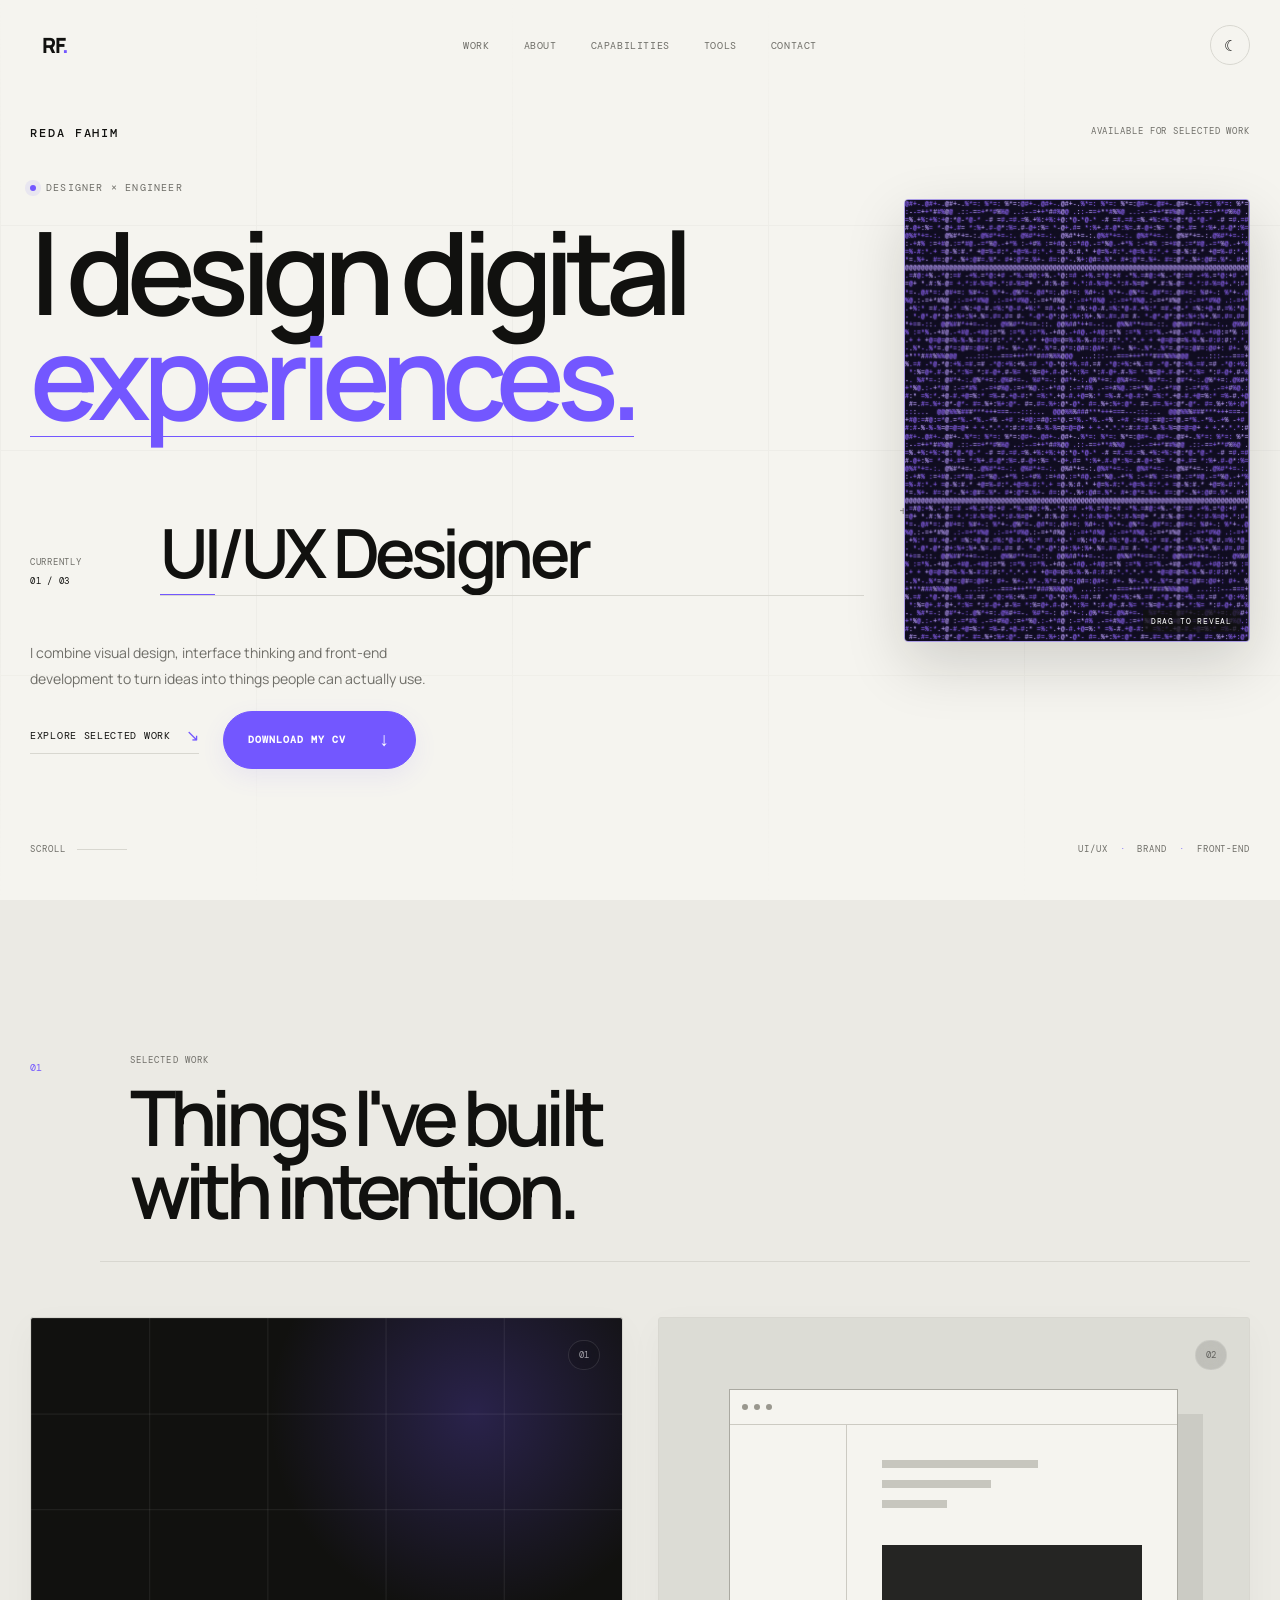
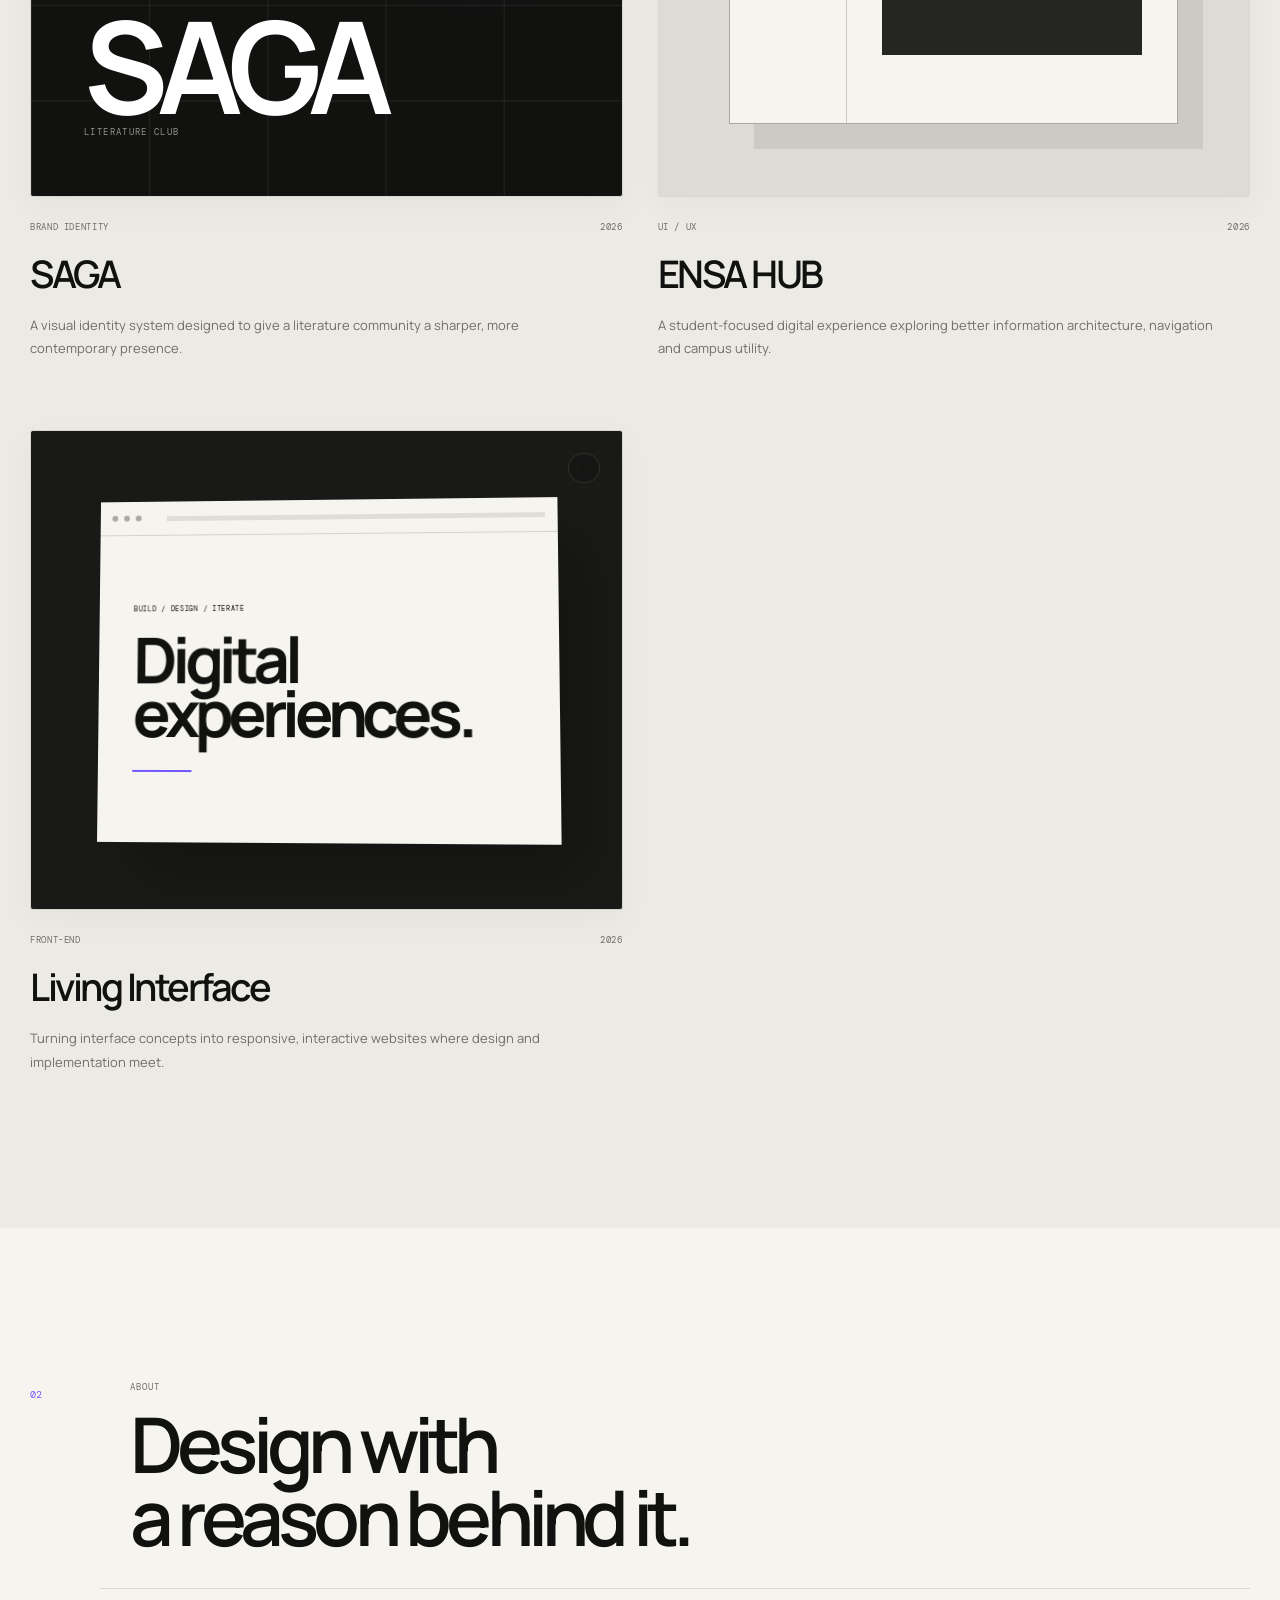
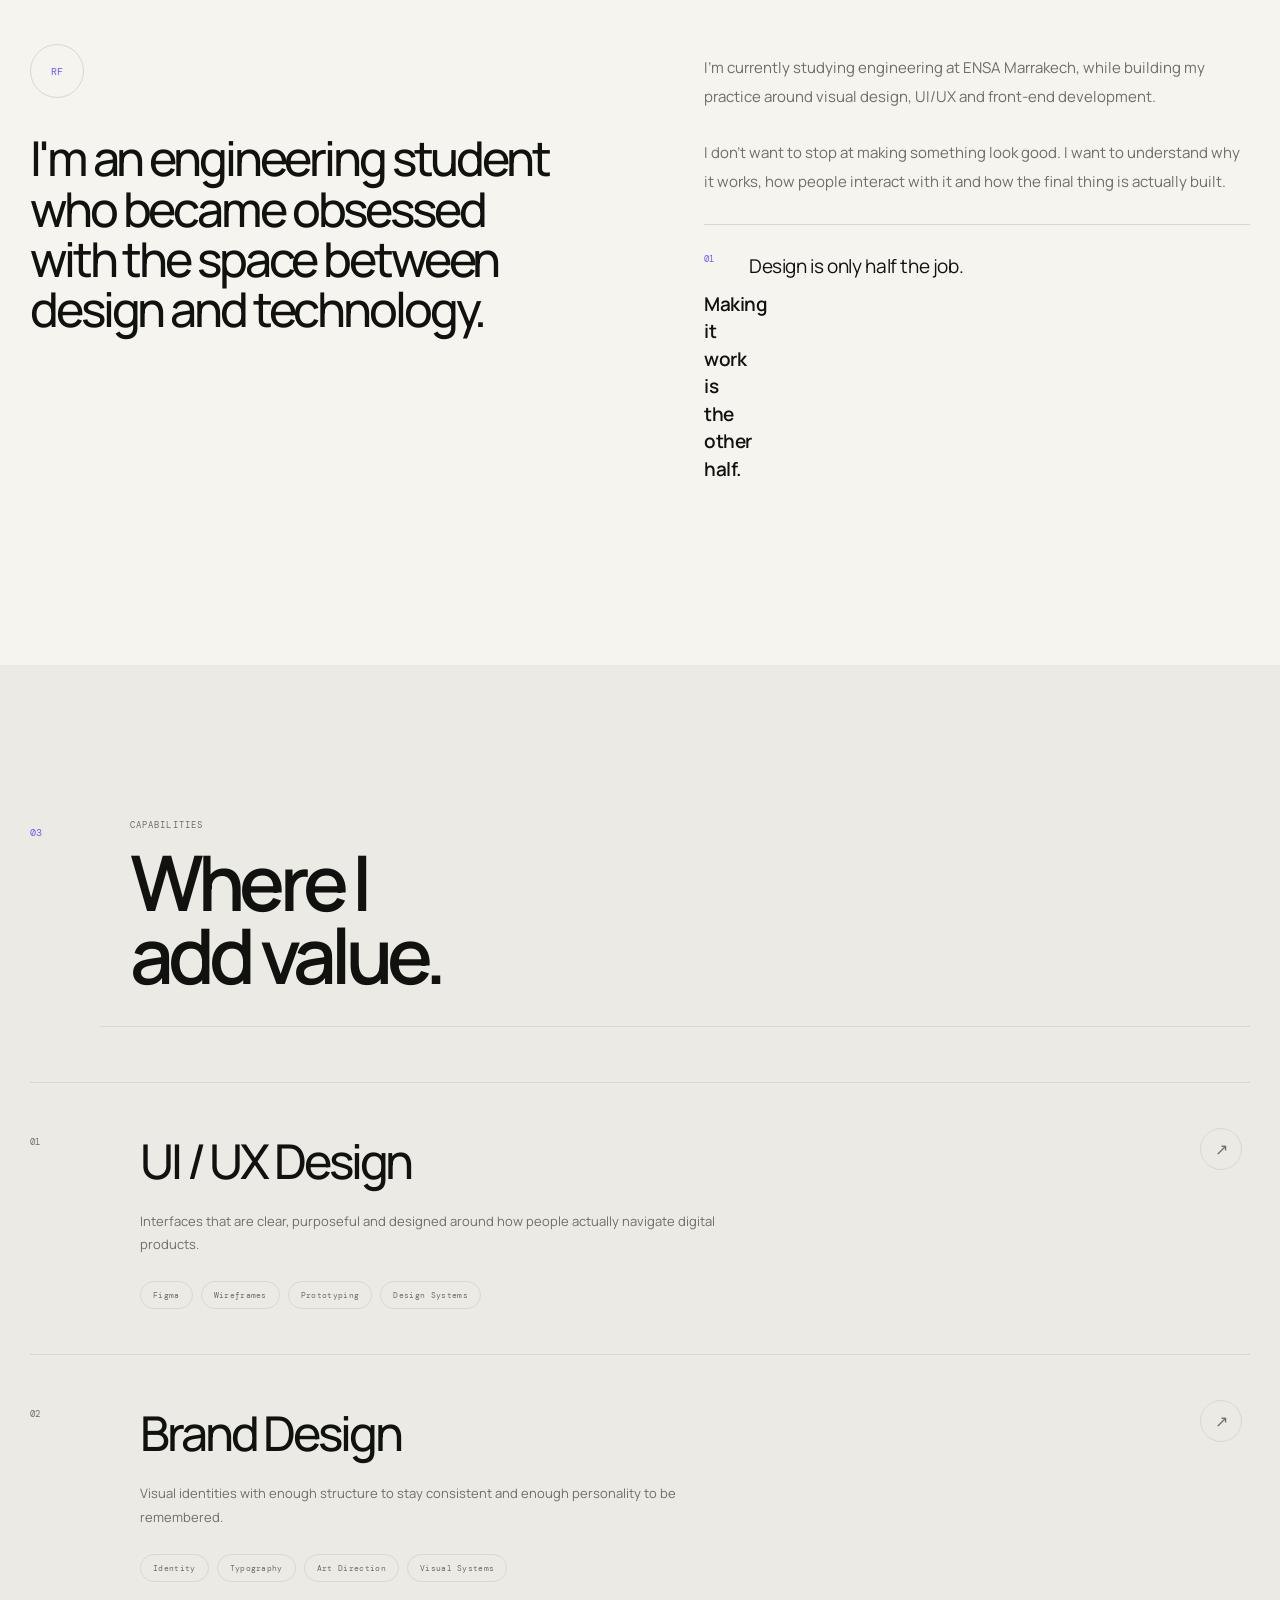
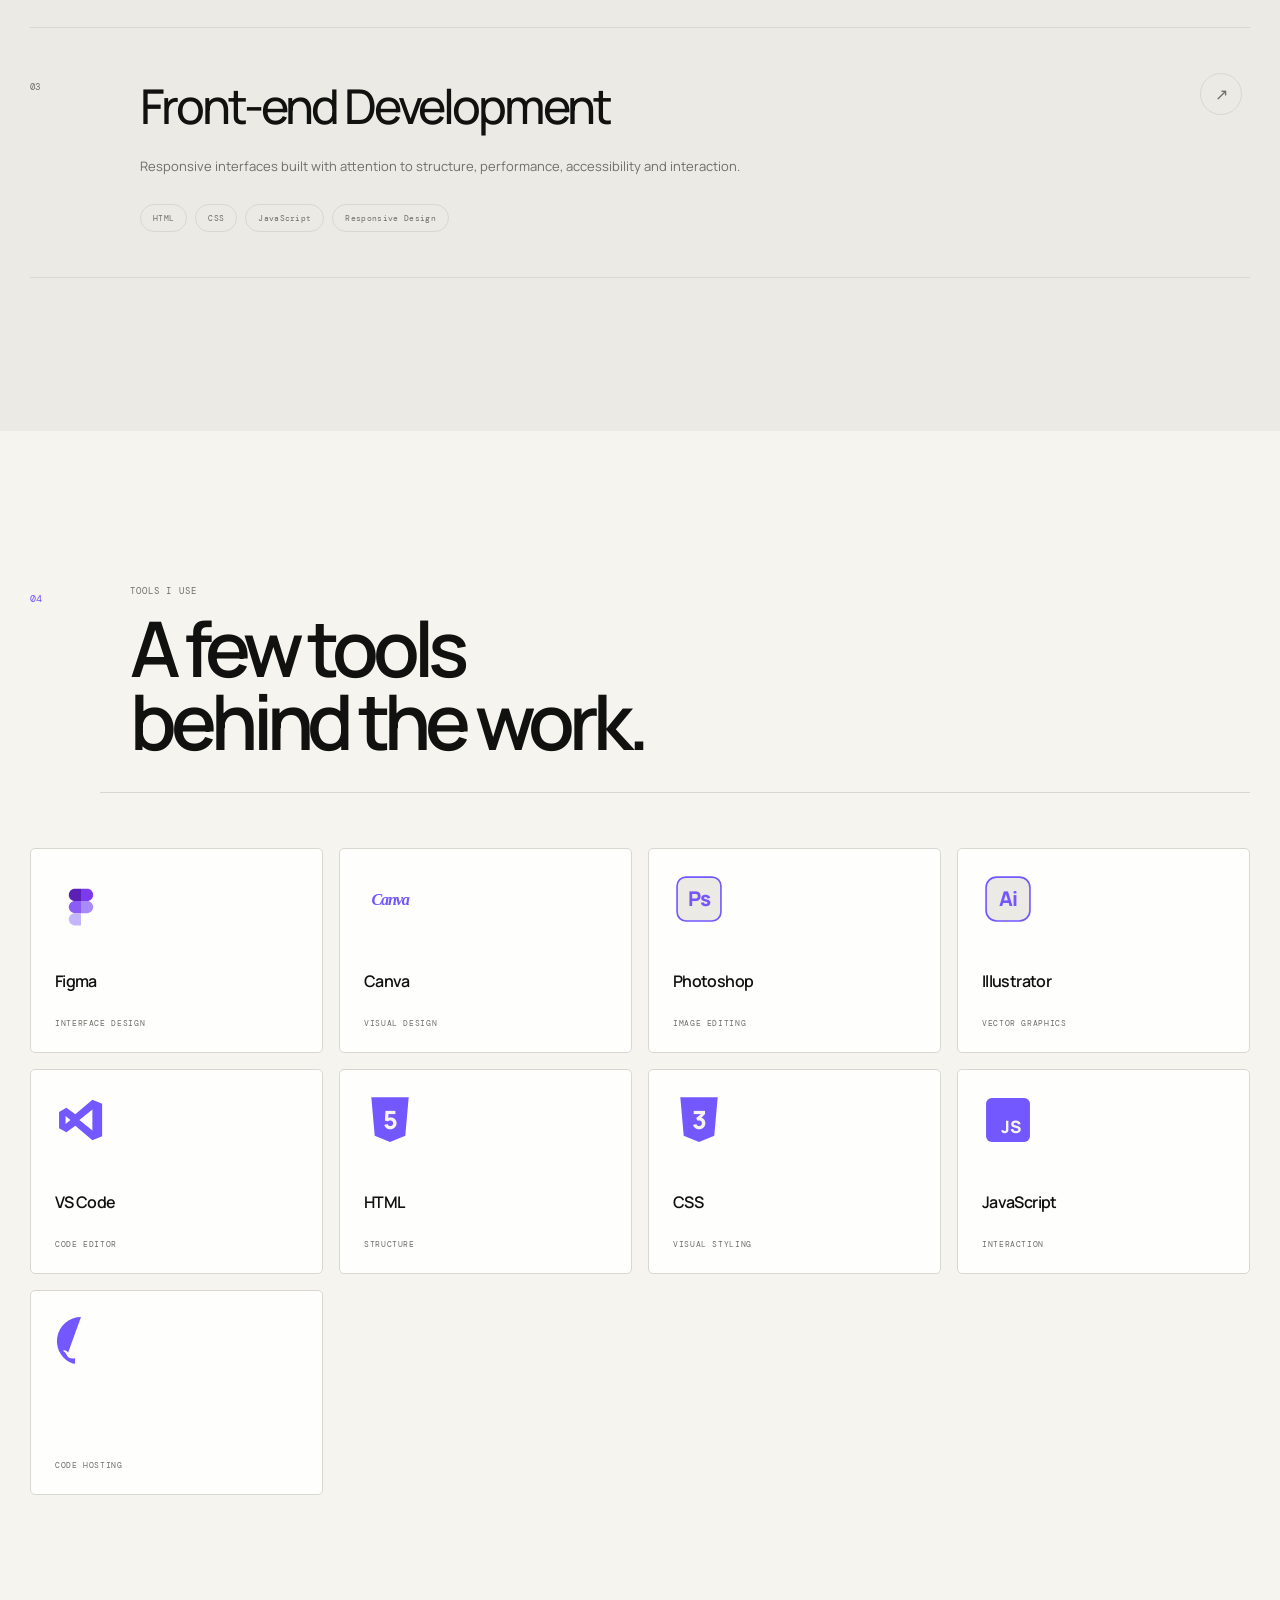
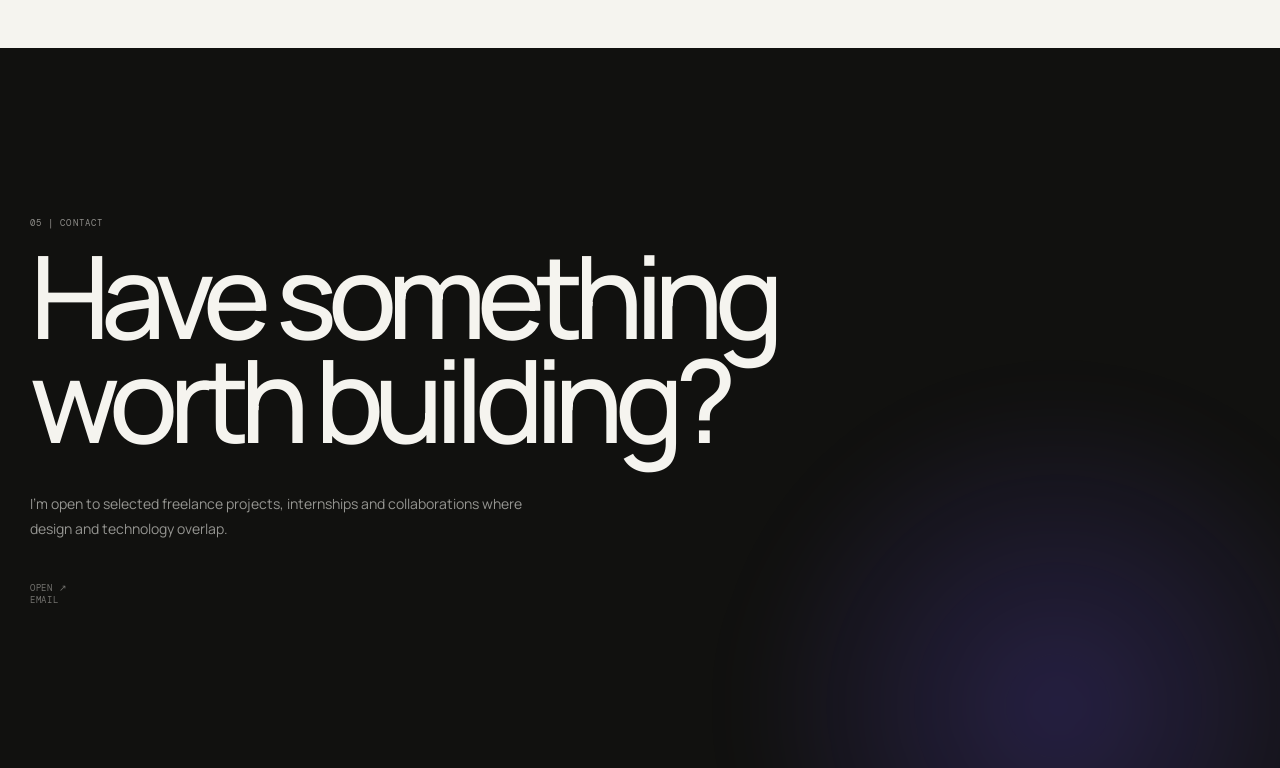
==== commit 99581b09: "Make CV download link interactive (virtual-download-ready)" ====
--- a/index.html
+++ b/index.html
@@ -267,6 +267,8 @@
               <a
                 href="./CV_Reda_Fahim-1.pdf"
                 class="cv-button"
+                id="cv-download"
+                data-cv-filename="Reda-Fahim-CV.pdf"
                 download="Reda-Fahim-CV.pdf"
               >
                 <span>Download my CV</span>
@@ -772,7 +774,7 @@
             <div class="tool-card__surface">
               <span class="tool-card__icon tool-card__icon--github" aria-hidden="true">
                 <svg viewBox="0 0 24 24" focusable="false">
-                  <path d="M12 .9a11.1 11.1 0 0 0-3.51 21.63c.56.1.76-.24.76-.54v-2.08c-3.1.67-3.76-1.32-3.76-1.32-.51-1.3-1.24-1.65-1.24-1.65-1.01-.69.08-.68.08-.68 1.12.08 1.71 1.15 1.71 1.15 1 1.71 2.62 1.22 3.26.93.1-.72.39-1.22.71-1.5-2.48-.28-5.09-1.24-5.09-5.53 0-1.22.44-2.22 1.15-3-.12-.28-.5-1.42.11-2.96 0 0 .94-.3 3.05 1.14a10.58 10.58 0 0 1 5.55 0c2.11-1.44 3.05-1.14 3.05-1.14.61 1.54.23 2.68.11 2.96.72.78 1.15 1.78 1.15 3 0 4.3-2.61 5.25-5.1 5.52.4.35.76 1.03.76 2.08v3.08c0 .3.2.65.77.54A11.1 11.1 0 0 0 12 .9Z" />
+                  <path d="M12 .9a11.1 11.1 0 0 0-3.51 21.63c.56.1.76-.24.76-.54v-2.08c-3.1.67-3.76-1.32-3.76-1.32-.51-1.3-1.24-1.65-1.24-1.65-1.01-.69.08-.68.08-.68 1.12.08 1.71 1.15 1.71 1.15 1[...]
                 </svg>
               </span>
               <span class="tool-card__name">GitHub</span>
@@ -822,7 +824,7 @@
             >
               <svg viewBox="0 0 24 24" aria-hidden="true" focusable="false">
                 <rect width="24" height="24" rx="4" fill="#0A66C2" />
-                <path fill="#fff" d="M6.2 9.1h2.5v8H6.2zm1.25-1.1a1.45 1.45 0 1 1 0-2.9 1.45 1.45 0 0 1 0 2.9zM10 9.1h2.4v1.1h.04c.34-.64 1.14-1.32 2.35-1.32 2.52 0 2.99 1.66 2.99 3.82v4.4h-2.5v-3.9c0-.93-.02-2.12-1.3-2.12-1.3 0-1.5 1.01-1.5 2.05v3.97H10z" />
+                <path fill="#fff" d="M6.2 9.1h2.5v8H6.2zm1.25-1.1a1.45 1.45 0 1 1 0-2.9 1.45 1.45 0 0 1 0 2.9zM10 9.1h2.4v1.1h.04c.34-.64 1.14-1.32 2.35-1.32 2.52 0 2.99 1.66 2.99 3.82v4.4h-2.5v-[...]
               </svg>
             </a>
           </div>
@@ -867,4 +869,4 @@
   <script src="./main.js"></script>
 
 </body>
-</html>+</html>
